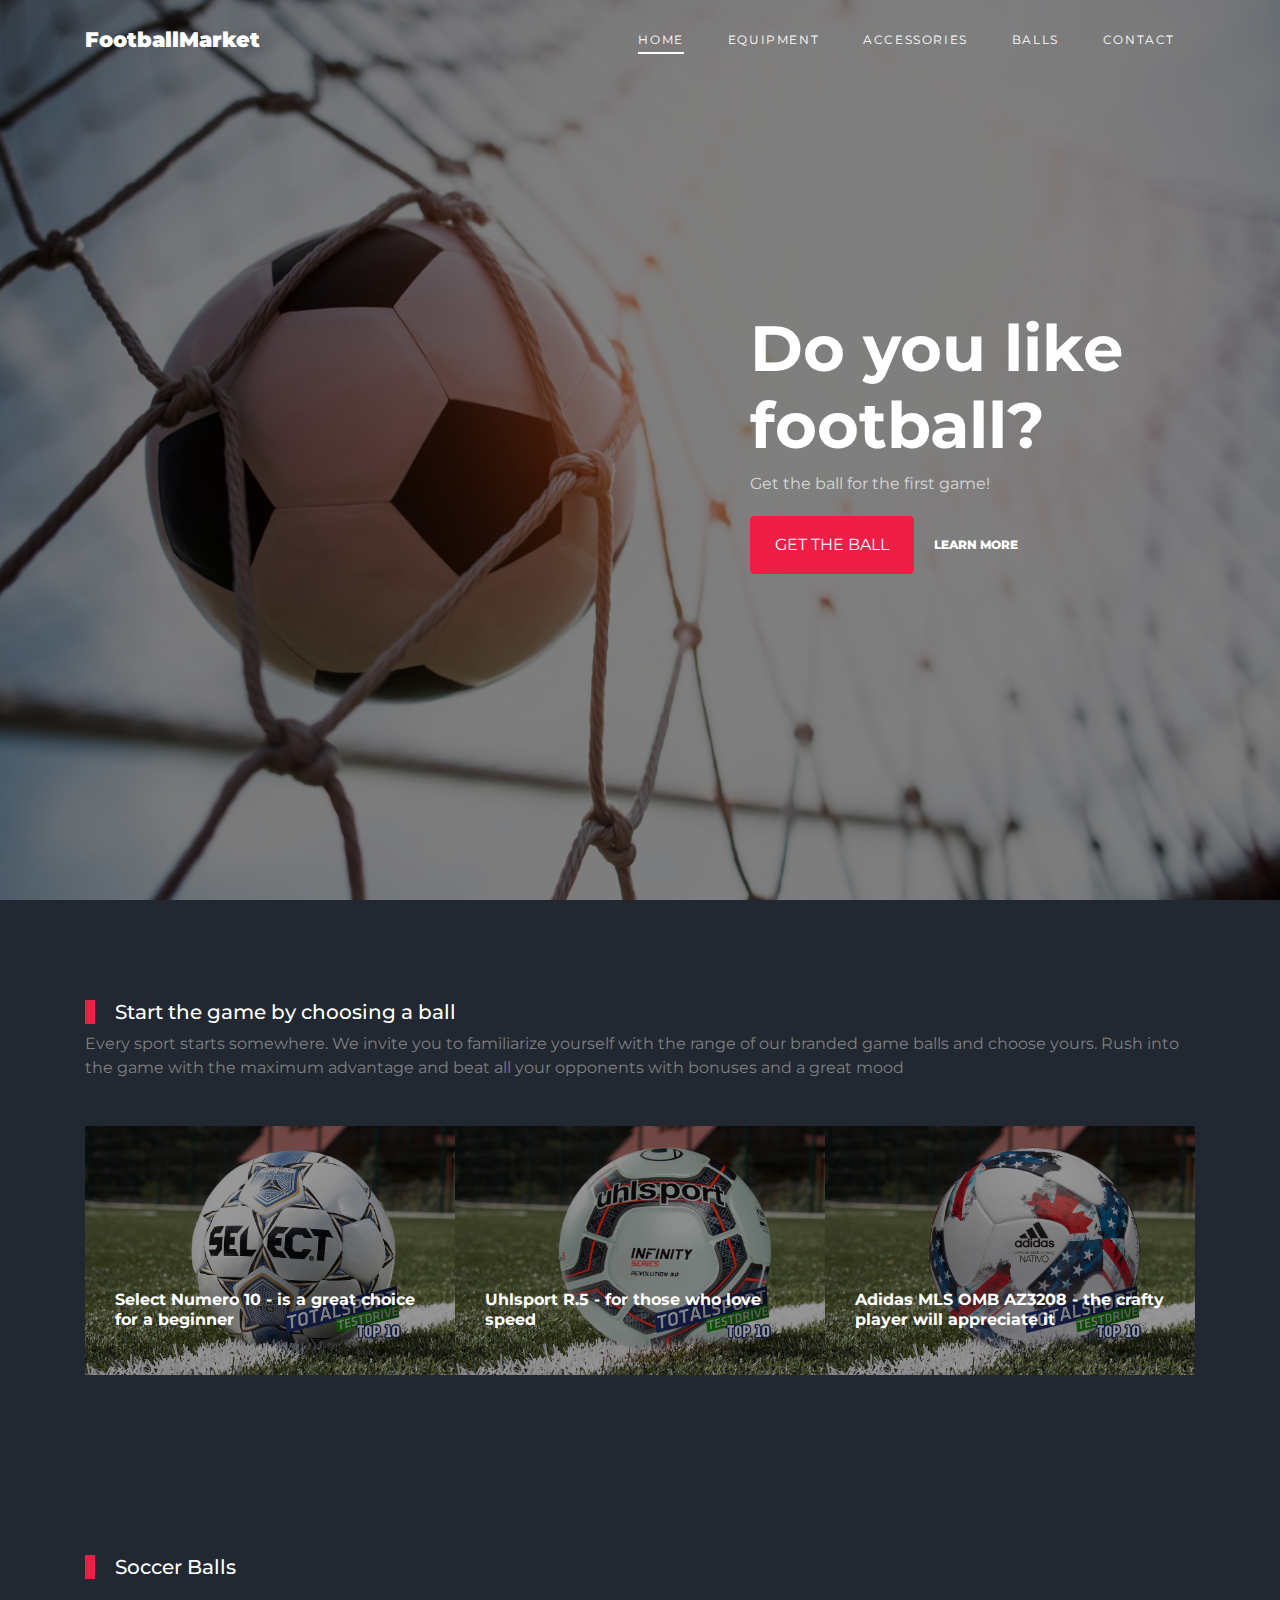
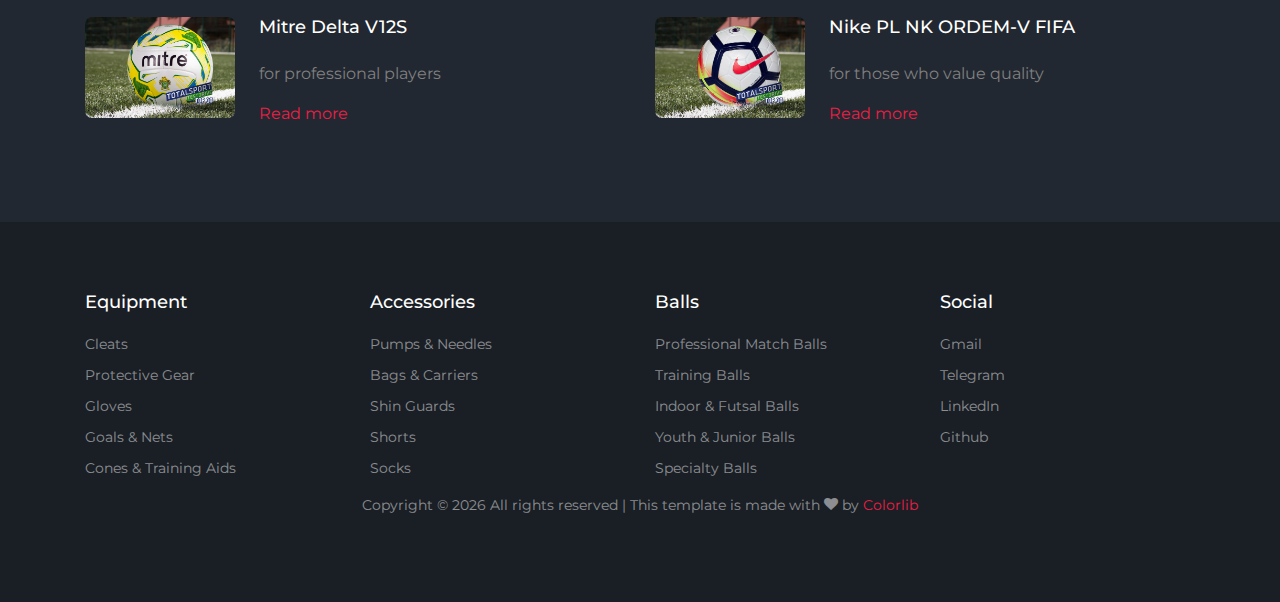
==== index.html @ 82649ed8 "Initial commit" ====
<!DOCTYPE html>
<html lang="en">

  <head>
    <title>FootballMarket</title>
    <meta charset="utf-8">
    <meta name="viewport" content="width=device-width, initial-scale=1, shrink-to-fit=no">
    <link href="https://fonts.googleapis.com/css2?family=Montserrat:wght@400;700&display=swap" rel="stylesheet">
    <link rel="stylesheet" href="fonts/icomoon/style.css">
    <link rel="stylesheet" href="css/style.css">
    <link rel="icon" type="image/png" href="./images/favicon.png">
  </head>

  <body>

    <div class="site-wrap">

      <div class="site-mobile-menu site-navbar-target">
        <div class="site-mobile-menu-header">
          <div class="site-mobile-menu-close">
            <span class="icon-close2 js-menu-toggle"></span>
          </div>
        </div>
        <div class="site-mobile-menu-body"></div>
      </div>


      <header class="site-navbar py-4" role="banner">

        <div class="container">
          <div class="d-flex align-items-center">
            <div class="site-logo">
              <a href="index.html">
                FootballMarket
              </a>
            </div>
            <div class="ml-auto">
              <nav class="site-navigation position-relative text-right" role="navigation">
                <ul class="site-menu main-menu js-clone-nav mr-auto d-none d-lg-block">
                  <li class="active"><a href="index.html" class="nav-link">Home</a></li>
                  <li><a href="equipment.html" class="nav-link">Equipment</a></li>
                  <li><a href="accessories.html" class="nav-link">Accessories</a></li>
                  <li><a href="balls.html" class="nav-link">Balls</a></li>
                  <li><a href="contact.html" class="nav-link">Contact</a></li>
                </ul>
              </nav>

              <a href="#"
                class="d-inline-block d-lg-none site-menu-toggle js-menu-toggle text-black float-right text-white"><span
                  class="icon-menu h3 text-white"></span></a>
            </div>
          </div>
        </div>

      </header>

      <div class="hero overlay" style="background-image: url('images/bg_3.jpg');">
        <div class="container">
          <div class="row align-items-center">
            <div class="col-lg-5 ml-auto">
              <h1 class="text-white">Do you like football?</h1>
              <p>Get the ball for the first game!</p>
              <div id="date-countdown"></div>
              <p>
                <a href="contact.html" class="btn btn-primary py-3 px-4 mr-3">Get the ball</a>
                <a href="balls.html" class="more light">Learn More</a>
              </p>
            </div>
          </div>
        </div>
      </div>

      <div class="latest-news">
        <div class="container">
          <div class="row">
            <div class="col-12 title-section">
              <h2 class="heading">Start the game by choosing a ball</h2>
              <p>Every sport starts somewhere. We invite you to familiarize yourself with the range of our branded game
                balls and choose yours. Rush into the game with the maximum advantage and beat all your opponents with
                bonuses and a great mood</p>
            </div>
          </div>
          <div class="row no-gutters">
            <div class="col-md-4">
              <a href="/balls.html">
                <div class="post-entry">
                  <img src="images/balls/1.jpg" alt="Image" class="img-fluid">
                  <div class="caption">
                    <div class="caption-inner">
                      <h3 class="mb-3">Select Numero 10 - is a great choice for a beginner</h3>
                    </div>
                  </div>
                </div>
              </a>
            </div>
            <div class="col-md-4">
              <a href="/balls.html">
                <div class="post-entry">
                  <img src="images/balls/9.jpg" alt="Image" class="img-fluid">
                  <div class="caption">
                    <div class="caption-inner">
                      <h3 class="mb-3">Uhlsport R.5 - for those who love speed</h3>
                    </div>
                  </div>
                </div>
              </a>
            </div>
            <div class="col-md-4">
              <a href="/balls.html">
                <div class="post-entry">
                  <img src="images/balls/3.jpg" alt="Image" class="img-fluid">
                  <div class="caption">
                    <div class="caption-inner">
                      <h3 class="mb-3">Adidas MLS OMB AZ3208 - the crafty player will appreciate it</h3>
                    </div>
                  </div>
                </div>
              </a>
            </div>
          </div>
        </div>
      </div>

      <div class="container site-section">
        <div class="row">
          <div class="col-6 title-section">
            <h2 class="heading">Soccer Balls</h2>
          </div>
        </div>
        <div class="row">
          <div class="col-lg-6">
            <div class="custom-media d-flex">
              <div class="img mr-4">
                <a href="/balls.html">
                  <img src="images/balls/7.jpg" alt="Image" class="img-fluid">
                </a>
              </div>
              <div class="text">
                <h3 class="mb-4"><a href="/balls.html">Mitre Delta V12S</a></h3>
                <p>for professional players
                </p>
                <p><a href="/balls.html">Read more</a></p>
              </div>
            </div>
          </div>
          <div class="col-lg-6">
            <div class="custom-media d-flex">
              <div class="img mr-4">
                <a href="/balls.html">
                  <img src="images/balls/5.jpg" alt="Image" class="img-fluid">
                </a>
              </div>
              <div class="text">
                <h3 class="mb-4"><a href="/balls.html">Nike PL NK ORDEM-V FIFA</a></h3>
                <p>for those who value quality
                </p>
                <p><a href="/balls.html">Read more</a></p>
              </div>
            </div>
          </div>
        </div>
      </div>

      <footer class="footer-section">
        <div class="container">
          <div class="row">
            <div class="col-lg-3">
              <div class="widget mb-3">
                <h3>Equipment</h3>
                <ul class="list-unstyled links">
                  <li><a href="equipment.html">Cleats</a></li>
                  <li><a href="equipment.html">Protective Gear</a></li>
                  <li><a href="equipment.html">Gloves</a></li>
                  <li><a href="equipment.html">Goals & Nets</a></li>
                  <li><a href="equipment.html">Cones & Training Aids</a></li>
                </ul>
              </div>
            </div>
            <div class="col-lg-3">
              <div class="widget mb-3">
                <h3>Accessories</h3>
                <ul class="list-unstyled links">
                  <li><a href="accessories.html">Pumps & Needles</a></li>
                  <li><a href="accessories.html">Bags & Carriers</a></li>
                  <li><a href="accessories.html">Shin Guards</a></li>
                  <li><a href="accessories.html">Shorts</a></li>
                  <li><a href="accessories.html">Socks</a></li>
                </ul>
              </div>
            </div>
            <div class="col-lg-3">
              <div class="widget mb-3">
                <h3>Balls</h3>
                <ul class="list-unstyled links">
                  <li><a href="balls.html">Professional Match Balls</a></li>
                  <li><a href="balls.html">Training Balls</a></li>
                  <li><a href="balls.html">Indoor & Futsal Balls</a></li>
                  <li><a href="balls.html">Youth & Junior Balls</a></li>
                  <li><a href="balls.html">Specialty Balls</a></li>
                </ul>
              </div>
            </div>

            <div class="col-lg-3">
              <div class="widget mb-3">
                <h3>Social</h3>
                <ul class="list-unstyled links">
                  <li><a href="mailto:dmytro.fefelov@gmail.com">Gmail</a></li>
                  <li><a href="https://t.me/reseneweb">Telegram</a></li>
                  <li><a href="https://www.linkedin.com/in/dmytro-fefelov">LinkedIn</a></li>
                  <li><a href="https://github.com/reseneweb">Github</a></li>
                </ul>
              </div>
            </div>
          </div>

          <div class="row text-center">
            <div class="col-md-12">
              <div class=" pt-5">
                <p>
                  Copyright &copy;
                  <script>
                    document.write(new Date().getFullYear());
                  </script> All rights reserved | This template is made with <i class="icon-heart"
                    aria-hidden="true"></i> by <a href="https://colorlib.com" target="_blank">Colorlib</a>
                </p>
              </div>
            </div>
          </div>
        </div>
      </footer>
    </div>
  </body>
</html>
---- fonts/icomoon/style.css ----
@font-face {
  font-family: 'icomoon';
  src:  url('fonts/icomoon.eot?10si43');
  src:  url('fonts/icomoon.eot?10si43#iefix') format('embedded-opentype'),
    url('fonts/icomoon.ttf?10si43') format('truetype'),
    url('fonts/icomoon.woff?10si43') format('woff'),
    url('fonts/icomoon.svg?10si43#icomoon') format('svg');
  font-weight: normal;
  font-style: normal;
}

[class^="icon-"], [class*=" icon-"] {
  /* use !important to prevent issues with browser extensions that change fonts */
  font-family: 'icomoon' !important;
  speak: none;
  font-style: normal;
  font-weight: normal;
  font-variant: normal;
  text-transform: none;
  line-height: 1;

  /* Better Font Rendering =========== */
  -webkit-font-smoothing: antialiased;
  -moz-osx-font-smoothing: grayscale;
}

.icon-asterisk:before {
  content: "\f069";
}
.icon-plus:before {
  content: "\f067";
}
.icon-question:before {
  content: "\f128";
}
.icon-minus:before {
  content: "\f068";
}
.icon-glass:before {
  content: "\f000";
}
.icon-music:before {
  content: "\f001";
}
.icon-search:before {
  content: "\f002";
}
.icon-envelope-o:before {
  content: "\f003";
}
.icon-heart:before {
  content: "\f004";
}
.icon-star:before {
  content: "\f005";
}
.icon-star-o:before {
  content: "\f006";
}
.icon-user:before {
  content: "\f007";
}
.icon-film:before {
  content: "\f008";
}
.icon-th-large:before {
  content: "\f009";
}
.icon-th:before {
  content: "\f00a";
}
.icon-th-list:before {
  content: "\f00b";
}
.icon-check:before {
  content: "\f00c";
}
.icon-close:before {
  content: "\f00d";
}
.icon-remove:before {
  content: "\f00d";
}
.icon-times:before {
  content: "\f00d";
}
.icon-search-plus:before {
  content: "\f00e";
}
.icon-search-minus:before {
  content: "\f010";
}
.icon-power-off:before {
  content: "\f011";
}
.icon-signal:before {
  content: "\f012";
}
.icon-cog:before {
  content: "\f013";
}
.icon-gear:before {
  content: "\f013";
}
.icon-trash-o:before {
  content: "\f014";
}
.icon-home:before {
  content: "\f015";
}
.icon-file-o:before {
  content: "\f016";
}
.icon-clock-o:before {
  content: "\f017";
}
.icon-road:before {
  content: "\f018";
}
.icon-download:before {
  content: "\f019";
}
.icon-arrow-circle-o-down:before {
  content: "\f01a";
}
.icon-arrow-circle-o-up:before {
  content: "\f01b";
}
.icon-inbox:before {
  content: "\f01c";
}
.icon-play-circle-o:before {
  content: "\f01d";
}
.icon-repeat:before {
  content: "\f01e";
}
.icon-rotate-right:before {
  content: "\f01e";
}
.icon-refresh:before {
  content: "\f021";
}
.icon-list-alt:before {
  content: "\f022";
}
.icon-lock:before {
  content: "\f023";
}
.icon-flag:before {
  content: "\f024";
}
.icon-headphones:before {
  content: "\f025";
}
.icon-volume-off:before {
  content: "\f026";
}
.icon-volume-down:before {
  content: "\f027";
}
.icon-volume-up:before {
  content: "\f028";
}
.icon-qrcode:before {
  content: "\f029";
}
.icon-barcode:before {
  content: "\f02a";
}
.icon-tag:before {
  content: "\f02b";
}
.icon-tags:before {
  content: "\f02c";
}
.icon-book:before {
  content: "\f02d";
}
.icon-bookmark:before {
  content: "\f02e";
}
.icon-print:before {
  content: "\f02f";
}
.icon-camera:before {
  content: "\f030";
}
.icon-font:before {
  content: "\f031";
}
.icon-bold:before {
  content: "\f032";
}
.icon-italic:before {
  content: "\f033";
}
.icon-text-height:before {
  content: "\f034";
}
.icon-text-width:before {
  content: "\f035";
}
.icon-align-left:before {
  content: "\f036";
}
.icon-align-center:before {
  content: "\f037";
}
.icon-align-right:before {
  content: "\f038";
}
.icon-align-justify:before {
  content: "\f039";
}
.icon-list:before {
  content: "\f03a";
}
.icon-dedent:before {
  content: "\f03b";
}
.icon-outdent:before {
  content: "\f03b";
}
.icon-indent:before {
  content: "\f03c";
}
.icon-video-camera:before {
  content: "\f03d";
}
.icon-image:before {
  content: "\f03e";
}
.icon-photo:before {
  content: "\f03e";
}
.icon-picture-o:before {
  content: "\f03e";
}
.icon-pencil:before {
  content: "\f040";
}
.icon-map-marker:before {
  content: "\f041";
}
.icon-adjust:before {
  content: "\f042";
}
.icon-tint:before {
  content: "\f043";
}
.icon-edit:before {
  content: "\f044";
}
.icon-pencil-square-o:before {
  content: "\f044";
}
.icon-share-square-o:before {
  content: "\f045";
}
.icon-check-square-o:before {
  content: "\f046";
}
.icon-arrows:before {
  content: "\f047";
}
.icon-step-backward:before {
  content: "\f048";
}
.icon-fast-backward:before {
  content: "\f049";
}
.icon-backward:before {
  content: "\f04a";
}
.icon-play:before {
  content: "\f04b";
}
.icon-pause:before {
  content: "\f04c";
}
.icon-stop:before {
  content: "\f04d";
}
.icon-forward:before {
  content: "\f04e";
}
.icon-fast-forward:before {
  content: "\f050";
}
.icon-step-forward:before {
  content: "\f051";
}
.icon-eject:before {
  content: "\f052";
}
.icon-chevron-left:before {
  content: "\f053";
}
.icon-chevron-right:before {
  content: "\f054";
}
.icon-plus-circle:before {
  content: "\f055";
}
.icon-minus-circle:before {
  content: "\f056";
}
.icon-times-circle:before {
  content: "\f057";
}
.icon-check-circle:before {
  content: "\f058";
}
.icon-question-circle:before {
  content: "\f059";
}
.icon-info-circle:before {
  content: "\f05a";
}
.icon-crosshairs:before {
  content: "\f05b";
}
.icon-times-circle-o:before {
  content: "\f05c";
}
.icon-check-circle-o:before {
  content: "\f05d";
}
.icon-ban:before {
  content: "\f05e";
}
.icon-arrow-left:before {
  content: "\f060";
}
.icon-arrow-right:before {
  content: "\f061";
}
.icon-arrow-up:before {
  content: "\f062";
}
.icon-arrow-down:before {
  content: "\f063";
}
.icon-mail-forward:before {
  content: "\f064";
}
.icon-share:before {
  content: "\f064";
}
.icon-expand:before {
  content: "\f065";
}
.icon-compress:before {
  content: "\f066";
}
.icon-exclamation-circle:before {
  content: "\f06a";
}
.icon-gift:before {
  content: "\f06b";
}
.icon-leaf:before {
  content: "\f06c";
}
.icon-fire:before {
  content: "\f06d";
}
.icon-eye:before {
  content: "\f06e";
}
.icon-eye-slash:before {
  content: "\f070";
}
.icon-exclamation-triangle:before {
  content: "\f071";
}
.icon-warning:before {
  content: "\f071";
}
.icon-plane:before {
  content: "\f072";
}
.icon-calendar:before {
  content: "\f073";
}
.icon-random:before {
  content: "\f074";
}
.icon-comment:before {
  content: "\f075";
}
.icon-magnet:before {
  content: "\f076";
}
.icon-chevron-up:before {
  content: "\f077";
}
.icon-chevron-down:before {
  content: "\f078";
}
.icon-retweet:before {
  content: "\f079";
}
.icon-shopping-cart:before {
  content: "\f07a";
}
.icon-folder:before {
  content: "\f07b";
}
.icon-folder-open:before {
  content: "\f07c";
}
.icon-arrows-v:before {
  content: "\f07d";
}
.icon-arrows-h:before {
  content: "\f07e";
}
.icon-bar-chart:before {
  content: "\f080";
}
.icon-bar-chart-o:before {
  content: "\f080";
}
.icon-twitter-square:before {
  content: "\f081";
}
.icon-facebook-square:before {
  content: "\f082";
}
.icon-camera-retro:before {
  content: "\f083";
}
.icon-key:before {
  content: "\f084";
}
.icon-cogs:before {
  content: "\f085";
}
.icon-gears:before {
  content: "\f085";
}
.icon-comments:before {
  content: "\f086";
}
.icon-thumbs-o-up:before {
  content: "\f087";
}
.icon-thumbs-o-down:before {
  content: "\f088";
}
.icon-star-half:before {
  content: "\f089";
}
.icon-heart-o:before {
  content: "\f08a";
}
.icon-sign-out:before {
  content: "\f08b";
}
.icon-linkedin-square:before {
  content: "\f08c";
}
.icon-thumb-tack:before {
  content: "\f08d";
}
.icon-external-link:before {
  content: "\f08e";
}
.icon-sign-in:before {
  content: "\f090";
}
.icon-trophy:before {
  content: "\f091";
}
.icon-github-square:before {
  content: "\f092";
}
.icon-upload:before {
  content: "\f093";
}
.icon-lemon-o:before {
  content: "\f094";
}
.icon-phone:before {
  content: "\f095";
}
.icon-square-o:before {
  content: "\f096";
}
.icon-bookmark-o:before {
  content: "\f097";
}
.icon-phone-square:before {
  content: "\f098";
}
.icon-twitter:before {
  content: "\f099";
}
.icon-facebook:before {
  content: "\f09a";
}
.icon-facebook-f:before {
  content: "\f09a";
}
.icon-github:before {
  content: "\f09b";
}
.icon-unlock:before {
  content: "\f09c";
}
.icon-credit-card:before {
  content: "\f09d";
}
.icon-feed:before {
  content: "\f09e";
}
.icon-rss:before {
  content: "\f09e";
}
.icon-hdd-o:before {
  content: "\f0a0";
}
.icon-bullhorn:before {
  content: "\f0a1";
}
.icon-bell-o:before {
  content: "\f0a2";
}
.icon-certificate:before {
  content: "\f0a3";
}
.icon-hand-o-right:before {
  content: "\f0a4";
}
.icon-hand-o-left:before {
  content: "\f0a5";
}
.icon-hand-o-up:before {
  content: "\f0a6";
}
.icon-hand-o-down:before {
  content: "\f0a7";
}
.icon-arrow-circle-left:before {
  content: "\f0a8";
}
.icon-arrow-circle-right:before {
  content: "\f0a9";
}
.icon-arrow-circle-up:before {
  content: "\f0aa";
}
.icon-arrow-circle-down:before {
  content: "\f0ab";
}
.icon-globe:before {
  content: "\f0ac";
}
.icon-wrench:before {
  content: "\f0ad";
}
.icon-tasks:before {
  content: "\f0ae";
}
.icon-filter:before {
  content: "\f0b0";
}
.icon-briefcase:before {
  content: "\f0b1";
}
.icon-arrows-alt:before {
  content: "\f0b2";
}
.icon-group:before {
  content: "\f0c0";
}
.icon-users:before {
  content: "\f0c0";
}
.icon-chain:before {
  content: "\f0c1";
}
.icon-link:before {
  content: "\f0c1";
}
.icon-cloud:before {
  content: "\f0c2";
}
.icon-flask:before {
  content: "\f0c3";
}
.icon-cut:before {
  content: "\f0c4";
}
.icon-scissors:before {
  content: "\f0c4";
}
.icon-copy:before {
  content: "\f0c5";
}
.icon-files-o:before {
  content: "\f0c5";
}
.icon-paperclip:before {
  content: "\f0c6";
}
.icon-floppy-o:before {
  content: "\f0c7";
}
.icon-save:before {
  content: "\f0c7";
}
.icon-square:before {
  content: "\f0c8";
}
.icon-bars:before {
  content: "\f0c9";
}
.icon-navicon:before {
  content: "\f0c9";
}
.icon-reorder:before {
  content: "\f0c9";
}
.icon-list-ul:before {
  content: "\f0ca";
}
.icon-list-ol:before {
  content: "\f0cb";
}
.icon-strikethrough:before {
  content: "\f0cc";
}
.icon-underline:before {
  content: "\f0cd";
}
.icon-table:before {
  content: "\f0ce";
}
.icon-magic:before {
  content: "\f0d0";
}
.icon-truck:before {
  content: "\f0d1";
}
.icon-pinterest:before {
  content: "\f0d2";
}
.icon-pinterest-square:before {
  content: "\f0d3";
}
.icon-google-plus-square:before {
  content: "\f0d4";
}
.icon-google-plus:before {
  content: "\f0d5";
}
.icon-money:before {
  content: "\f0d6";
}
.icon-caret-down:before {
  content: "\f0d7";
}
.icon-caret-up:before {
  content: "\f0d8";
}
.icon-caret-left:before {
  content: "\f0d9";
}
.icon-caret-right:before {
  content: "\f0da";
}
.icon-columns:before {
  content: "\f0db";
}
.icon-sort:before {
  content: "\f0dc";
}
.icon-unsorted:before {
  content: "\f0dc";
}
.icon-sort-desc:before {
  content: "\f0dd";
}
.icon-sort-down:before {
  content: "\f0dd";
}
.icon-sort-asc:before {
  content: "\f0de";
}
.icon-sort-up:before {
  content: "\f0de";
}
.icon-envelope:before {
  content: "\f0e0";
}
.icon-linkedin:before {
  content: "\f0e1";
}
.icon-rotate-left:before {
  content: "\f0e2";
}
.icon-undo:before {
  content: "\f0e2";
}
.icon-gavel:before {
  content: "\f0e3";
}
.icon-legal:before {
  content: "\f0e3";
}
.icon-dashboard:before {
  content: "\f0e4";
}
.icon-tachometer:before {
  content: "\f0e4";
}
.icon-comment-o:before {
  content: "\f0e5";
}
.icon-comments-o:before {
  content: "\f0e6";
}
.icon-bolt:before {
  content: "\f0e7";
}
.icon-flash:before {
  content: "\f0e7";
}
.icon-sitemap:before {
  content: "\f0e8";
}
.icon-umbrella:before {
  content: "\f0e9";
}
.icon-clipboard:before {
  content: "\f0ea";
}
.icon-paste:before {
  content: "\f0ea";
}
.icon-lightbulb-o:before {
  content: "\f0eb";
}
.icon-exchange:before {
  content: "\f0ec";
}
.icon-cloud-download:before {
  content: "\f0ed";
}
.icon-cloud-upload:before {
  content: "\f0ee";
}
.icon-user-md:before {
  content: "\f0f0";
}
.icon-stethoscope:before {
  content: "\f0f1";
}
.icon-suitcase:before {
  content: "\f0f2";
}
.icon-bell:before {
  content: "\f0f3";
}
.icon-coffee:before {
  content: "\f0f4";
}
.icon-cutlery:before {
  content: "\f0f5";
}
.icon-file-text-o:before {
  content: "\f0f6";
}
.icon-building-o:before {
  content: "\f0f7";
}
.icon-hospital-o:before {
  content: "\f0f8";
}
.icon-ambulance:before {
  content: "\f0f9";
}
.icon-medkit:before {
  content: "\f0fa";
}
.icon-fighter-jet:before {
  content: "\f0fb";
}
.icon-beer:before {
  content: "\f0fc";
}
.icon-h-square:before {
  content: "\f0fd";
}
.icon-plus-square:before {
  content: "\f0fe";
}
.icon-angle-double-left:before {
  content: "\f100";
}
.icon-angle-double-right:before {
  content: "\f101";
}
.icon-angle-double-up:before {
  content: "\f102";
}
.icon-angle-double-down:before {
  content: "\f103";
}
.icon-angle-left:before {
  content: "\f104";
}
.icon-angle-right:before {
  content: "\f105";
}
.icon-angle-up:before {
  content: "\f106";
}
.icon-angle-down:before {
  content: "\f107";
}
.icon-desktop:before {
  content: "\f108";
}
.icon-laptop:before {
  content: "\f109";
}
.icon-tablet:before {
  content: "\f10a";
}
.icon-mobile:before {
  content: "\f10b";
}
.icon-mobile-phone:before {
  content: "\f10b";
}
.icon-circle-o:before {
  content: "\f10c";
}
.icon-quote-left:before {
  content: "\f10d";
}
.icon-quote-right:before {
  content: "\f10e";
}
.icon-spinner:before {
  content: "\f110";
}
.icon-circle:before {
  content: "\f111";
}
.icon-mail-reply:before {
  content: "\f112";
}
.icon-reply:before {
  content: "\f112";
}
.icon-github-alt:before {
  content: "\f113";
}
.icon-folder-o:before {
  content: "\f114";
}
.icon-folder-open-o:before {
  content: "\f115";
}
.icon-smile-o:before {
  content: "\f118";
}
.icon-frown-o:before {
  content: "\f119";
}
.icon-meh-o:before {
  content: "\f11a";
}
.icon-gamepad:before {
  content: "\f11b";
}
.icon-keyboard-o:before {
  content: "\f11c";
}
.icon-flag-o:before {
  content: "\f11d";
}
.icon-flag-checkered:before {
  content: "\f11e";
}
.icon-terminal:before {
  content: "\f120";
}
.icon-code:before {
  content: "\f121";
}
.icon-mail-reply-all:before {
  content: "\f122";
}
.icon-reply-all:before {
  content: "\f122";
}
.icon-star-half-empty:before {
  content: "\f123";
}
.icon-star-half-full:before {
  content: "\f123";
}
.icon-star-half-o:before {
  content: "\f123";
}
.icon-location-arrow:before {
  content: "\f124";
}
.icon-crop:before {
  content: "\f125";
}
.icon-code-fork:before {
  content: "\f126";
}
.icon-chain-broken:before {
  content: "\f127";
}
.icon-unlink:before {
  content: "\f127";
}
.icon-info:before {
  content: "\f129";
}
.icon-exclamation:before {
  content: "\f12a";
}
.icon-superscript:before {
  content: "\f12b";
}
.icon-subscript:before {
  content: "\f12c";
}
.icon-eraser:before {
  content: "\f12d";
}
.icon-puzzle-piece:before {
  content: "\f12e";
}
.icon-microphone:before {
  content: "\f130";
}
.icon-microphone-slash:before {
  content: "\f131";
}
.icon-shield:before {
  content: "\f132";
}
.icon-calendar-o:before {
  content: "\f133";
}
.icon-fire-extinguisher:before {
  content: "\f134";
}
.icon-rocket:before {
  content: "\f135";
}
.icon-maxcdn:before {
  content: "\f136";
}
.icon-chevron-circle-left:before {
  content: "\f137";
}
.icon-chevron-circle-right:before {
  content: "\f138";
}
.icon-chevron-circle-up:before {
  content: "\f139";
}
.icon-chevron-circle-down:before {
  content: "\f13a";
}
.icon-html5:before {
  content: "\f13b";
}
.icon-css3:before {
  content: "\f13c";
}
.icon-anchor:before {
  content: "\f13d";
}
.icon-unlock-alt:before {
  content: "\f13e";
}
.icon-bullseye:before {
  content: "\f140";
}
.icon-ellipsis-h:before {
  content: "\f141";
}
.icon-ellipsis-v:before {
  content: "\f142";
}
.icon-rss-square:before {
  content: "\f143";
}
.icon-play-circle:before {
  content: "\f144";
}
.icon-ticket:before {
  content: "\f145";
}
.icon-minus-square:before {
  content: "\f146";
}
.icon-minus-square-o:before {
  content: "\f147";
}
.icon-level-up:before {
  content: "\f148";
}
.icon-level-down:before {
  content: "\f149";
}
.icon-check-square:before {
  content: "\f14a";
}
.icon-pencil-square:before {
  content: "\f14b";
}
.icon-external-link-square:before {
  content: "\f14c";
}
.icon-share-square:before {
  content: "\f14d";
}
.icon-compass:before {
  content: "\f14e";
}
.icon-caret-square-o-down:before {
  content: "\f150";
}
.icon-toggle-down:before {
  content: "\f150";
}
.icon-caret-square-o-up:before {
  content: "\f151";
}
.icon-toggle-up:before {
  content: "\f151";
}
.icon-caret-square-o-right:before {
  content: "\f152";
}
.icon-toggle-right:before {
  content: "\f152";
}
.icon-eur:before {
  content: "\f153";
}
.icon-euro:before {
  content: "\f153";
}
.icon-gbp:before {
  content: "\f154";
}
.icon-dollar:before {
  content: "\f155";
}
.icon-usd:before {
  content: "\f155";
}
.icon-inr:before {
  content: "\f156";
}
.icon-rupee:before {
  content: "\f156";
}
.icon-cny:before {
  content: "\f157";
}
.icon-jpy:before {
  content: "\f157";
}
.icon-rmb:before {
  content: "\f157";
}
.icon-yen:before {
  content: "\f157";
}
.icon-rouble:before {
  content: "\f158";
}
.icon-rub:before {
  content: "\f158";
}
.icon-ruble:before {
  content: "\f158";
}
.icon-krw:before {
  content: "\f159";
}
.icon-won:before {
  content: "\f159";
}
.icon-bitcoin:before {
  content: "\f15a";
}
.icon-btc:before {
  content: "\f15a";
}
.icon-file:before {
  content: "\f15b";
}
.icon-file-text:before {
  content: "\f15c";
}
.icon-sort-alpha-asc:before {
  content: "\f15d";
}
.icon-sort-alpha-desc:before {
  content: "\f15e";
}
.icon-sort-amount-asc:before {
  content: "\f160";
}
.icon-sort-amount-desc:before {
  content: "\f161";
}
.icon-sort-numeric-asc:before {
  content: "\f162";
}
.icon-sort-numeric-desc:before {
  content: "\f163";
}
.icon-thumbs-up:before {
  content: "\f164";
}
.icon-thumbs-down:before {
  content: "\f165";
}
.icon-youtube-square:before {
  content: "\f166";
}
.icon-youtube:before {
  content: "\f167";
}
.icon-xing:before {
  content: "\f168";
}
.icon-xing-square:before {
  content: "\f169";
}
.icon-youtube-play:before {
  content: "\f16a";
}
.icon-dropbox:before {
  content: "\f16b";
}
.icon-stack-overflow:before {
  content: "\f16c";
}
.icon-instagram:before {
  content: "\f16d";
}
.icon-flickr:before {
  content: "\f16e";
}
.icon-adn:before {
  content: "\f170";
}
.icon-bitbucket:before {
  content: "\f171";
}
.icon-bitbucket-square:before {
  content: "\f172";
}
.icon-tumblr:before {
  content: "\f173";
}
.icon-tumblr-square:before {
  content: "\f174";
}
.icon-long-arrow-down:before {
  content: "\f175";
}
.icon-long-arrow-up:before {
  content: "\f176";
}
.icon-long-arrow-left:before {
  content: "\f177";
}
.icon-long-arrow-right:before {
  content: "\f178";
}
.icon-apple:before {
  content: "\f179";
}
.icon-windows:before {
  content: "\f17a";
}
.icon-android:before {
  content: "\f17b";
}
.icon-linux:before {
  content: "\f17c";
}
.icon-dribbble:before {
  content: "\f17d";
}
.icon-skype:before {
  content: "\f17e";
}
.icon-foursquare:before {
  content: "\f180";
}
.icon-trello:before {
  content: "\f181";
}
.icon-female:before {
  content: "\f182";
}
.icon-male:before {
  content: "\f183";
}
.icon-gittip:before {
  content: "\f184";
}
.icon-gratipay:before {
  content: "\f184";
}
.icon-sun-o:before {
  content: "\f185";
}
.icon-moon-o:before {
  content: "\f186";
}
.icon-archive:before {
  content: "\f187";
}
.icon-bug:before {
  content: "\f188";
}
.icon-vk:before {
  content: "\f189";
}
.icon-weibo:before {
  content: "\f18a";
}
.icon-renren:before {
  content: "\f18b";
}
.icon-pagelines:before {
  content: "\f18c";
}
.icon-stack-exchange:before {
  content: "\f18d";
}
.icon-arrow-circle-o-right:before {
  content: "\f18e";
}
.icon-arrow-circle-o-left:before {
  content: "\f190";
}
.icon-caret-square-o-left:before {
  content: "\f191";
}
.icon-toggle-left:before {
  content: "\f191";
}
.icon-dot-circle-o:before {
  content: "\f192";
}
.icon-wheelchair:before {
  content: "\f193";
}
.icon-vimeo-square:before {
  content: "\f194";
}
.icon-try:before {
  content: "\f195";
}
.icon-turkish-lira:before {
  content: "\f195";
}
.icon-plus-square-o:before {
  content: "\f196";
}
.icon-space-shuttle:before {
  content: "\f197";
}
.icon-slack:before {
  content: "\f198";
}
.icon-envelope-square:before {
  content: "\f199";
}
.icon-wordpress:before {
  content: "\f19a";
}
.icon-openid:before {
  content: "\f19b";
}
.icon-bank:before {
  content: "\f19c";
}
.icon-institution:before {
  content: "\f19c";
}
.icon-university:before {
  content: "\f19c";
}
.icon-graduation-cap:before {
  content: "\f19d";
}
.icon-mortar-board:before {
  content: "\f19d";
}
.icon-yahoo:before {
  content: "\f19e";
}
.icon-google:before {
  content: "\f1a0";
}
.icon-reddit:before {
  content: "\f1a1";
}
.icon-reddit-square:before {
  content: "\f1a2";
}
.icon-stumbleupon-circle:before {
  content: "\f1a3";
}
.icon-stumbleupon:before {
  content: "\f1a4";
}
.icon-delicious:before {
  content: "\f1a5";
}
.icon-digg:before {
  content: "\f1a6";
}
.icon-pied-piper-pp:before {
  content: "\f1a7";
}
.icon-pied-piper-alt:before {
  content: "\f1a8";
}
.icon-drupal:before {
  content: "\f1a9";
}
.icon-joomla:before {
  content: "\f1aa";
}
.icon-language:before {
  content: "\f1ab";
}
.icon-fax:before {
  content: "\f1ac";
}
.icon-building:before {
  content: "\f1ad";
}
.icon-child:before {
  content: "\f1ae";
}
.icon-paw:before {
  content: "\f1b0";
}
.icon-spoon:before {
  content: "\f1b1";
}
.icon-cube:before {
  content: "\f1b2";
}
.icon-cubes:before {
  content: "\f1b3";
}
.icon-behance:before {
  content: "\f1b4";
}
.icon-behance-square:before {
  content: "\f1b5";
}
.icon-steam:before {
  content: "\f1b6";
}
.icon-steam-square:before {
  content: "\f1b7";
}
.icon-recycle:before {
  content: "\f1b8";
}
.icon-automobile:before {
  content: "\f1b9";
}
.icon-car:before {
  content: "\f1b9";
}
.icon-cab:before {
  content: "\f1ba";
}
.icon-taxi:before {
  content: "\f1ba";
}
.icon-tree:before {
  content: "\f1bb";
}
.icon-spotify:before {
  content: "\f1bc";
}
.icon-deviantart:before {
  content: "\f1bd";
}
.icon-soundcloud:before {
  content: "\f1be";
}
.icon-database:before {
  content: "\f1c0";
}
.icon-file-pdf-o:before {
  content: "\f1c1";
}
.icon-file-word-o:before {
  content: "\f1c2";
}
.icon-file-excel-o:before {
  content: "\f1c3";
}
.icon-file-powerpoint-o:before {
  content: "\f1c4";
}
.icon-file-image-o:before {
  content: "\f1c5";
}
.icon-file-photo-o:before {
  content: "\f1c5";
}
.icon-file-picture-o:before {
  content: "\f1c5";
}
.icon-file-archive-o:before {
  content: "\f1c6";
}
.icon-file-zip-o:before {
  content: "\f1c6";
}
.icon-file-audio-o:before {
  content: "\f1c7";
}
.icon-file-sound-o:before {
  content: "\f1c7";
}
.icon-file-movie-o:before {
  content: "\f1c8";
}
.icon-file-video-o:before {
  content: "\f1c8";
}
.icon-file-code-o:before {
  content: "\f1c9";
}
.icon-vine:before {
  content: "\f1ca";
}
.icon-codepen:before {
  content: "\f1cb";
}
.icon-jsfiddle:before {
  content: "\f1cc";
}
.icon-life-bouy:before {
  content: "\f1cd";
}
.icon-life-buoy:before {
  content: "\f1cd";
}
.icon-life-ring:before {
  content: "\f1cd";
}
.icon-life-saver:before {
  content: "\f1cd";
}
.icon-support:before {
  content: "\f1cd";
}
.icon-circle-o-notch:before {
  content: "\f1ce";
}
.icon-ra:before {
  content: "\f1d0";
}
.icon-rebel:before {
  content: "\f1d0";
}
.icon-resistance:before {
  content: "\f1d0";
}
.icon-empire:before {
  content: "\f1d1";
}
.icon-ge:before {
  content: "\f1d1";
}
.icon-git-square:before {
  content: "\f1d2";
}
.icon-git:before {
  content: "\f1d3";
}
.icon-hacker-news:before {
  content: "\f1d4";
}
.icon-y-combinator-square:before {
  content: "\f1d4";
}
.icon-yc-square:before {
  content: "\f1d4";
}
.icon-tencent-weibo:before {
  content: "\f1d5";
}
.icon-qq:before {
  content: "\f1d6";
}
.icon-wechat:before {
  content: "\f1d7";
}
.icon-weixin:before {
  content: "\f1d7";
}
.icon-paper-plane:before {
  content: "\f1d8";
}
.icon-send:before {
  content: "\f1d8";
}
.icon-paper-plane-o:before {
  content: "\f1d9";
}
.icon-send-o:before {
  content: "\f1d9";
}
.icon-history:before {
  content: "\f1da";
}
.icon-circle-thin:before {
  content: "\f1db";
}
.icon-header:before {
  content: "\f1dc";
}
.icon-paragraph:before {
  content: "\f1dd";
}
.icon-sliders:before {
  content: "\f1de";
}
.icon-share-alt:before {
  content: "\f1e0";
}
.icon-share-alt-square:before {
  content: "\f1e1";
}
.icon-bomb:before {
  content: "\f1e2";
}
.icon-futbol-o:before {
  content: "\f1e3";
}
.icon-soccer-ball-o:before {
  content: "\f1e3";
}
.icon-tty:before {
  content: "\f1e4";
}
.icon-binoculars:before {
  content: "\f1e5";
}
.icon-plug:before {
  content: "\f1e6";
}
.icon-slideshare:before {
  content: "\f1e7";
}
.icon-twitch:before {
  content: "\f1e8";
}
.icon-yelp:before {
  content: "\f1e9";
}
.icon-newspaper-o:before {
  content: "\f1ea";
}
.icon-wifi:before {
  content: "\f1eb";
}
.icon-calculator:before {
  content: "\f1ec";
}
.icon-paypal:before {
  content: "\f1ed";
}
.icon-google-wallet:before {
  content: "\f1ee";
}
.icon-cc-visa:before {
  content: "\f1f0";
}
.icon-cc-mastercard:before {
  content: "\f1f1";
}
.icon-cc-discover:before {
  content: "\f1f2";
}
.icon-cc-amex:before {
  content: "\f1f3";
}
.icon-cc-paypal:before {
  content: "\f1f4";
}
.icon-cc-stripe:before {
  content: "\f1f5";
}
.icon-bell-slash:before {
  content: "\f1f6";
}
.icon-bell-slash-o:before {
  content: "\f1f7";
}
.icon-trash:before {
  content: "\f1f8";
}
.icon-copyright:before {
  content: "\f1f9";
}
.icon-at:before {
  content: "\f1fa";
}
.icon-eyedropper:before {
  content: "\f1fb";
}
.icon-paint-brush:before {
  content: "\f1fc";
}
.icon-birthday-cake:before {
  content: "\f1fd";
}
.icon-area-chart:before {
  content: "\f1fe";
}
.icon-pie-chart:before {
  content: "\f200";
}
.icon-line-chart:before {
  content: "\f201";
}
.icon-lastfm:before {
  content: "\f202";
}
.icon-lastfm-square:before {
  content: "\f203";
}
.icon-toggle-off:before {
  content: "\f204";
}
.icon-toggle-on:before {
  content: "\f205";
}
.icon-bicycle:before {
  content: "\f206";
}
.icon-bus:before {
  content: "\f207";
}
.icon-ioxhost:before {
  content: "\f208";
}
.icon-angellist:before {
  content: "\f209";
}
.icon-cc:before {
  content: "\f20a";
}
.icon-ils:before {
  content: "\f20b";
}
.icon-shekel:before {
  content: "\f20b";
}
.icon-sheqel:before {
  content: "\f20b";
}
.icon-meanpath:before {
  content: "\f20c";
}
.icon-buysellads:before {
  content: "\f20d";
}
.icon-connectdevelop:before {
  content: "\f20e";
}
.icon-dashcube:before {
  content: "\f210";
}
.icon-forumbee:before {
  content: "\f211";
}
.icon-leanpub:before {
  content: "\f212";
}
.icon-sellsy:before {
  content: "\f213";
}
.icon-shirtsinbulk:before {
  content: "\f214";
}
.icon-simplybuilt:before {
  content: "\f215";
}
.icon-skyatlas:before {
  content: "\f216";
}
.icon-cart-plus:before {
  content: "\f217";
}
.icon-cart-arrow-down:before {
  content: "\f218";
}
.icon-diamond:before {
  content: "\f219";
}
.icon-ship:before {
  content: "\f21a";
}
.icon-user-secret:before {
  content: "\f21b";
}
.icon-motorcycle:before {
  content: "\f21c";
}
.icon-street-view:before {
  content: "\f21d";
}
.icon-heartbeat:before {
  content: "\f21e";
}
.icon-venus:before {
  content: "\f221";
}
.icon-mars:before {
  content: "\f222";
}
.icon-mercury:before {
  content: "\f223";
}
.icon-intersex:before {
  content: "\f224";
}
.icon-transgender:before {
  content: "\f224";
}
.icon-transgender-alt:before {
  content: "\f225";
}
.icon-venus-double:before {
  content: "\f226";
}
.icon-mars-double:before {
  content: "\f227";
}
.icon-venus-mars:before {
  content: "\f228";
}
.icon-mars-stroke:before {
  content: "\f229";
}
.icon-mars-stroke-v:before {
  content: "\f22a";
}
.icon-mars-stroke-h:before {
  content: "\f22b";
}
.icon-neuter:before {
  content: "\f22c";
}
.icon-genderless:before {
  content: "\f22d";
}
.icon-facebook-official:before {
  content: "\f230";
}
.icon-pinterest-p:before {
  content: "\f231";
}
.icon-whatsapp:before {
  content: "\f232";
}
.icon-server:before {
  content: "\f233";
}
.icon-user-plus:before {
  content: "\f234";
}
.icon-user-times:before {
  content: "\f235";
}
.icon-bed:before {
  content: "\f236";
}
.icon-hotel:before {
  content: "\f236";
}
.icon-viacoin:before {
  content: "\f237";
}
.icon-train:before {
  content: "\f238";
}
.icon-subway:before {
  content: "\f239";
}
.icon-medium:before {
  content: "\f23a";
}
.icon-y-combinator:before {
  content: "\f23b";
}
.icon-yc:before {
  content: "\f23b";
}
.icon-optin-monster:before {
  content: "\f23c";
}
.icon-opencart:before {
  content: "\f23d";
}
.icon-expeditedssl:before {
  content: "\f23e";
}
.icon-battery:before {
  content: "\f240";
}
.icon-battery-4:before {
  content: "\f240";
}
.icon-battery-full:before {
  content: "\f240";
}
.icon-battery-3:before {
  content: "\f241";
}
.icon-battery-three-quarters:before {
  content: "\f241";
}
.icon-battery-2:before {
  content: "\f242";
}
.icon-battery-half:before {
  content: "\f242";
}
.icon-battery-1:before {
  content: "\f243";
}
.icon-battery-quarter:before {
  content: "\f243";
}
.icon-battery-0:before {
  content: "\f244";
}
.icon-battery-empty:before {
  content: "\f244";
}
.icon-mouse-pointer:before {
  content: "\f245";
}
.icon-i-cursor:before {
  content: "\f246";
}
.icon-object-group:before {
  content: "\f247";
}
.icon-object-ungroup:before {
  content: "\f248";
}
.icon-sticky-note:before {
  content: "\f249";
}
.icon-sticky-note-o:before {
  content: "\f24a";
}
.icon-cc-jcb:before {
  content: "\f24b";
}
.icon-cc-diners-club:before {
  content: "\f24c";
}
.icon-clone:before {
  content: "\f24d";
}
.icon-balance-scale:before {
  content: "\f24e";
}
.icon-hourglass-o:before {
  content: "\f250";
}
.icon-hourglass-1:before {
  content: "\f251";
}
.icon-hourglass-start:before {
  content: "\f251";
}
.icon-hourglass-2:before {
  content: "\f252";
}
.icon-hourglass-half:before {
  content: "\f252";
}
.icon-hourglass-3:before {
  content: "\f253";
}
.icon-hourglass-end:before {
  content: "\f253";
}
.icon-hourglass:before {
  content: "\f254";
}
.icon-hand-grab-o:before {
  content: "\f255";
}
.icon-hand-rock-o:before {
  content: "\f255";
}
.icon-hand-paper-o:before {
  content: "\f256";
}
.icon-hand-stop-o:before {
  content: "\f256";
}
.icon-hand-scissors-o:before {
  content: "\f257";
}
.icon-hand-lizard-o:before {
  content: "\f258";
}
.icon-hand-spock-o:before {
  content: "\f259";
}
.icon-hand-pointer-o:before {
  content: "\f25a";
}
.icon-hand-peace-o:before {
  content: "\f25b";
}
.icon-trademark:before {
  content: "\f25c";
}
.icon-registered:before {
  content: "\f25d";
}
.icon-creative-commons:before {
  content: "\f25e";
}
.icon-gg:before {
  content: "\f260";
}
.icon-gg-circle:before {
  content: "\f261";
}
.icon-tripadvisor:before {
  content: "\f262";
}
.icon-odnoklassniki:before {
  content: "\f263";
}
.icon-odnoklassniki-square:before {
  content: "\f264";
}
.icon-get-pocket:before {
  content: "\f265";
}
.icon-wikipedia-w:before {
  content: "\f266";
}
.icon-safari:before {
  content: "\f267";
}
.icon-chrome:before {
  content: "\f268";
}
.icon-firefox:before {
  content: "\f269";
}
.icon-opera:before {
  content: "\f26a";
}
.icon-internet-explorer:before {
  content: "\f26b";
}
.icon-television:before {
  content: "\f26c";
}
.icon-tv:before {
  content: "\f26c";
}
.icon-contao:before {
  content: "\f26d";
}
.icon-500px:before {
  content: "\f26e";
}
.icon-amazon:before {
  content: "\f270";
}
.icon-calendar-plus-o:before {
  content: "\f271";
}
.icon-calendar-minus-o:before {
  content: "\f272";
}
.icon-calendar-times-o:before {
  content: "\f273";
}
.icon-calendar-check-o:before {
  content: "\f274";
}
.icon-industry:before {
  content: "\f275";
}
.icon-map-pin:before {
  content: "\f276";
}
.icon-map-signs:before {
  content: "\f277";
}
.icon-map-o:before {
  content: "\f278";
}
.icon-map:before {
  content: "\f279";
}
.icon-commenting:before {
  content: "\f27a";
}
.icon-commenting-o:before {
  content: "\f27b";
}
.icon-houzz:before {
  content: "\f27c";
}
.icon-vimeo:before {
  content: "\f27d";
}
.icon-black-tie:before {
  content: "\f27e";
}
.icon-fonticons:before {
  content: "\f280";
}
.icon-reddit-alien:before {
  content: "\f281";
}
.icon-edge:before {
  content: "\f282";
}
.icon-credit-card-alt:before {
  content: "\f283";
}
.icon-codiepie:before {
  content: "\f284";
}
.icon-modx:before {
  content: "\f285";
}
.icon-fort-awesome:before {
  content: "\f286";
}
.icon-usb:before {
  content: "\f287";
}
.icon-product-hunt:before {
  content: "\f288";
}
.icon-mixcloud:before {
  content: "\f289";
}
.icon-scribd:before {
  content: "\f28a";
}
.icon-pause-circle:before {
  content: "\f28b";
}
.icon-pause-circle-o:before {
  content: "\f28c";
}
.icon-stop-circle:before {
  content: "\f28d";
}
.icon-stop-circle-o:before {
  content: "\f28e";
}
.icon-shopping-bag:before {
  content: "\f290";
}
.icon-shopping-basket:before {
  content: "\f291";
}
.icon-hashtag:before {
  content: "\f292";
}
.icon-bluetooth:before {
  content: "\f293";
}
.icon-bluetooth-b:before {
  content: "\f294";
}
.icon-percent:before {
  content: "\f295";
}
.icon-gitlab:before {
  content: "\f296";
}
.icon-wpbeginner:before {
  content: "\f297";
}
.icon-wpforms:before {
  content: "\f298";
}
.icon-envira:before {
  content: "\f299";
}
.icon-universal-access:before {
  content: "\f29a";
}
.icon-wheelchair-alt:before {
  content: "\f29b";
}
.icon-question-circle-o:before {
  content: "\f29c";
}
.icon-blind:before {
  content: "\f29d";
}
.icon-audio-description:before {
  content: "\f29e";
}
.icon-volume-control-phone:before {
  content: "\f2a0";
}
.icon-braille:before {
  content: "\f2a1";
}
.icon-assistive-listening-systems:before {
  content: "\f2a2";
}
.icon-american-sign-language-interpreting:before {
  content: "\f2a3";
}
.icon-asl-interpreting:before {
  content: "\f2a3";
}
.icon-deaf:before {
  content: "\f2a4";
}
.icon-deafness:before {
  content: "\f2a4";
}
.icon-hard-of-hearing:before {
  content: "\f2a4";
}
.icon-glide:before {
  content: "\f2a5";
}
.icon-glide-g:before {
  content: "\f2a6";
}
.icon-sign-language:before {
  content: "\f2a7";
}
.icon-signing:before {
  content: "\f2a7";
}
.icon-low-vision:before {
  content: "\f2a8";
}
.icon-viadeo:before {
  content: "\f2a9";
}
.icon-viadeo-square:before {
  content: "\f2aa";
}
.icon-snapchat:before {
  content: "\f2ab";
}
.icon-snapchat-ghost:before {
  content: "\f2ac";
}
.icon-snapchat-square:before {
  content: "\f2ad";
}
.icon-pied-piper:before {
  content: "\f2ae";
}
.icon-first-order:before {
  content: "\f2b0";
}
.icon-yoast:before {
  content: "\f2b1";
}
.icon-themeisle:before {
  content: "\f2b2";
}
.icon-google-plus-circle:before {
  content: "\f2b3";
}
.icon-google-plus-official:before {
  content: "\f2b3";
}
.icon-fa:before {
  content: "\f2b4";
}
.icon-font-awesome:before {
  content: "\f2b4";
}
.icon-handshake-o:before {
  content: "\f2b5";
}
.icon-envelope-open:before {
  content: "\f2b6";
}
.icon-envelope-open-o:before {
  content: "\f2b7";
}
.icon-linode:before {
  content: "\f2b8";
}
.icon-address-book:before {
  content: "\f2b9";
}
.icon-address-book-o:before {
  content: "\f2ba";
}
.icon-address-card:before {
  content: "\f2bb";
}
.icon-vcard:before {
  content: "\f2bb";
}
.icon-address-card-o:before {
  content: "\f2bc";
}
.icon-vcard-o:before {
  content: "\f2bc";
}
.icon-user-circle:before {
  content: "\f2bd";
}
.icon-user-circle-o:before {
  content: "\f2be";
}
.icon-user-o:before {
  content: "\f2c0";
}
.icon-id-badge:before {
  content: "\f2c1";
}
.icon-drivers-license:before {
  content: "\f2c2";
}
.icon-id-card:before {
  content: "\f2c2";
}
.icon-drivers-license-o:before {
  content: "\f2c3";
}
.icon-id-card-o:before {
  content: "\f2c3";
}
.icon-quora:before {
  content: "\f2c4";
}
.icon-free-code-camp:before {
  content: "\f2c5";
}
.icon-telegram:before {
  content: "\f2c6";
}
.icon-thermometer:before {
  content: "\f2c7";
}
.icon-thermometer-4:before {
  content: "\f2c7";
}
.icon-thermometer-full:before {
  content: "\f2c7";
}
.icon-thermometer-3:before {
  content: "\f2c8";
}
.icon-thermometer-three-quarters:before {
  content: "\f2c8";
}
.icon-thermometer-2:before {
  content: "\f2c9";
}
.icon-thermometer-half:before {
  content: "\f2c9";
}
.icon-thermometer-1:before {
  content: "\f2ca";
}
.icon-thermometer-quarter:before {
  content: "\f2ca";
}
.icon-thermometer-0:before {
  content: "\f2cb";
}
.icon-thermometer-empty:before {
  content: "\f2cb";
}
.icon-shower:before {
  content: "\f2cc";
}
.icon-bath:before {
  content: "\f2cd";
}
.icon-bathtub:before {
  content: "\f2cd";
}
.icon-s15:before {
  content: "\f2cd";
}
.icon-podcast:before {
  content: "\f2ce";
}
.icon-window-maximize:before {
  content: "\f2d0";
}
.icon-window-minimize:before {
  content: "\f2d1";
}
.icon-window-restore:before {
  content: "\f2d2";
}
.icon-times-rectangle:before {
  content: "\f2d3";
}
.icon-window-close:before {
  content: "\f2d3";
}
.icon-times-rectangle-o:before {
  content: "\f2d4";
}
.icon-window-close-o:before {
  content: "\f2d4";
}
.icon-bandcamp:before {
  content: "\f2d5";
}
.icon-grav:before {
  content: "\f2d6";
}
.icon-etsy:before {
  content: "\f2d7";
}
.icon-imdb:before {
  content: "\f2d8";
}
.icon-ravelry:before {
  content: "\f2d9";
}
.icon-eercast:before {
  content: "\f2da";
}
.icon-microchip:before {
  content: "\f2db";
}
.icon-snowflake-o:before {
  content: "\f2dc";
}
.icon-superpowers:before {
  content: "\f2dd";
}
.icon-wpexplorer:before {
  content: "\f2de";
}
.icon-meetup:before {
  content: "\f2e0";
}
.icon-3d_rotation:before {
  content: "\e84d";
}
.icon-ac_unit:before {
  content: "\eb3b";
}
.icon-alarm:before {
  content: "\e855";
}
.icon-access_alarms:before {
  content: "\e191";
}
.icon-schedule:before {
  content: "\e8b5";
}
.icon-accessibility:before {
  content: "\e84e";
}
.icon-accessible:before {
  content: "\e914";
}
.icon-account_balance:before {
  content: "\e84f";
}
.icon-account_balance_wallet:before {
  content: "\e850";
}
.icon-account_box:before {
  content: "\e851";
}
.icon-account_circle:before {
  content: "\e853";
}
.icon-adb:before {
  content: "\e60e";
}
.icon-add:before {
  content: "\e145";
}
.icon-add_a_photo:before {
  content: "\e439";
}
.icon-alarm_add:before {
  content: "\e856";
}
.icon-add_alert:before {
  content: "\e003";
}
.icon-add_box:before {
  content: "\e146";
}
.icon-add_circle:before {
  content: "\e147";
}
.icon-control_point:before {
  content: "\e3ba";
}
.icon-add_location:before {
  content: "\e567";
}
.icon-add_shopping_cart:before {
  content: "\e854";
}
.icon-queue:before {
  content: "\e03c";
}
.icon-add_to_queue:before {
  content: "\e05c";
}
.icon-adjust2:before {
  content: "\e39e";
}
.icon-airline_seat_flat:before {
  content: "\e630";
}
.icon-airline_seat_flat_angled:before {
  content: "\e631";
}
.icon-airline_seat_individual_suite:before {
  content: "\e632";
}
.icon-airline_seat_legroom_extra:before {
  content: "\e633";
}
.icon-airline_seat_legroom_normal:before {
  content: "\e634";
}
.icon-airline_seat_legroom_reduced:before {
  content: "\e635";
}
.icon-airline_seat_recline_extra:before {
  content: "\e636";
}
.icon-airline_seat_recline_normal:before {
  content: "\e637";
}
.icon-flight:before {
  content: "\e539";
}
.icon-airplanemode_inactive:before {
  content: "\e194";
}
.icon-airplay:before {
  content: "\e055";
}
.icon-airport_shuttle:before {
  content: "\eb3c";
}
.icon-alarm_off:before {
  content: "\e857";
}
.icon-alarm_on:before {
  content: "\e858";
}
.icon-album:before {
  content: "\e019";
}
.icon-all_inclusive:before {
  content: "\eb3d";
}
.icon-all_out:before {
  content: "\e90b";
}
.icon-android2:before {
  content: "\e859";
}
.icon-announcement:before {
  content: "\e85a";
}
.icon-apps:before {
  content: "\e5c3";
}
.icon-archive2:before {
  content: "\e149";
}
.icon-arrow_back:before {
  content: "\e5c4";
}
.icon-arrow_downward:before {
  content: "\e5db";
}
.icon-arrow_drop_down:before {
  content: "\e5c5";
}
.icon-arrow_drop_down_circle:before {
  content: "\e5c6";
}
.icon-arrow_drop_up:before {
  content: "\e5c7";
}
.icon-arrow_forward:before {
  content: "\e5c8";
}
.icon-arrow_upward:before {
  content: "\e5d8";
}
.icon-art_track:before {
  content: "\e060";
}
.icon-aspect_ratio:before {
  content: "\e85b";
}
.icon-poll:before {
  content: "\e801";
}
.icon-assignment:before {
  content: "\e85d";
}
.icon-assignment_ind:before {
  content: "\e85e";
}
.icon-assignment_late:before {
  content: "\e85f";
}
.icon-assignment_return:before {
  content: "\e860";
}
.icon-assignment_returned:before {
  content: "\e861";
}
.icon-assignment_turned_in:before {
  content: "\e862";
}
.icon-assistant:before {
  content: "\e39f";
}
.icon-flag2:before {
  content: "\e153";
}
.icon-attach_file:before {
  content: "\e226";
}
.icon-attach_money:before {
  content: "\e227";
}
.icon-attachment:before {
  content: "\e2bc";
}
.icon-audiotrack:before {
  content: "\e3a1";
}
.icon-autorenew:before {
  content: "\e863";
}
.icon-av_timer:before {
  content: "\e01b";
}
.icon-backspace:before {
  content: "\e14a";
}
.icon-cloud_upload:before {
  content: "\e2c3";
}
.icon-battery_alert:before {
  content: "\e19c";
}
.icon-battery_charging_full:before {
  content: "\e1a3";
}
.icon-battery_std:before {
  content: "\e1a5";
}
.icon-battery_unknown:before {
  content: "\e1a6";
}
.icon-beach_access:before {
  content: "\eb3e";
}
.icon-beenhere:before {
  content: "\e52d";
}
.icon-block:before {
  content: "\e14b";
}
.icon-bluetooth2:before {
  content: "\e1a7";
}
.icon-bluetooth_searching:before {
  content: "\e1aa";
}
.icon-bluetooth_connected:before {
  content: "\e1a8";
}
.icon-bluetooth_disabled:before {
  content: "\e1a9";
}
.icon-blur_circular:before {
  content: "\e3a2";
}
.icon-blur_linear:before {
  content: "\e3a3";
}
.icon-blur_off:before {
  content: "\e3a4";
}
.icon-blur_on:before {
  content: "\e3a5";
}
.icon-class:before {
  content: "\e86e";
}
.icon-turned_in:before {
  content: "\e8e6";
}
.icon-turned_in_not:before {
  content: "\e8e7";
}
.icon-border_all:before {
  content: "\e228";
}
.icon-border_bottom:before {
  content: "\e229";
}
.icon-border_clear:before {
  content: "\e22a";
}
.icon-border_color:before {
  content: "\e22b";
}
.icon-border_horizontal:before {
  content: "\e22c";
}
.icon-border_inner:before {
  content: "\e22d";
}
.icon-border_left:before {
  content: "\e22e";
}
.icon-border_outer:before {
  content: "\e22f";
}
.icon-border_right:before {
  content: "\e230";
}
.icon-border_style:before {
  content: "\e231";
}
.icon-border_top:before {
  content: "\e232";
}
.icon-border_vertical:before {
  content: "\e233";
}
.icon-branding_watermark:before {
  content: "\e06b";
}
.icon-brightness_1:before {
  content: "\e3a6";
}
.icon-brightness_2:before {
  content: "\e3a7";
}
.icon-brightness_3:before {
  content: "\e3a8";
}
.icon-brightness_4:before {
  content: "\e3a9";
}
.icon-brightness_low:before {
  content: "\e1ad";
}
.icon-brightness_medium:before {
  content: "\e1ae";
}
.icon-brightness_high:before {
  content: "\e1ac";
}
.icon-brightness_auto:before {
  content: "\e1ab";
}
.icon-broken_image:before {
  content: "\e3ad";
}
.icon-brush:before {
  content: "\e3ae";
}
.icon-bubble_chart:before {
  content: "\e6dd";
}
.icon-bug_report:before {
  content: "\e868";
}
.icon-build:before {
  content: "\e869";
}
.icon-burst_mode:before {
  content: "\e43c";
}
.icon-domain:before {
  content: "\e7ee";
}
.icon-business_center:before {
  content: "\eb3f";
}
.icon-cached:before {
  content: "\e86a";
}
.icon-cake:before {
  content: "\e7e9";
}
.icon-phone2:before {
  content: "\e0cd";
}
.icon-call_end:before {
  content: "\e0b1";
}
.icon-call_made:before {
  content: "\e0b2";
}
.icon-merge_type:before {
  content: "\e252";
}
.icon-call_missed:before {
  content: "\e0b4";
}
.icon-call_missed_outgoing:before {
  content: "\e0e4";
}
.icon-call_received:before {
  content: "\e0b5";
}
.icon-call_split:before {
  content: "\e0b6";
}
.icon-call_to_action:before {
  content: "\e06c";
}
.icon-camera2:before {
  content: "\e3af";
}
.icon-photo_camera:before {
  content: "\e412";
}
.icon-camera_enhance:before {
  content: "\e8fc";
}
.icon-camera_front:before {
  content: "\e3b1";
}
.icon-camera_rear:before {
  content: "\e3b2";
}
.icon-camera_roll:before {
  content: "\e3b3";
}
.icon-cancel:before {
  content: "\e5c9";
}
.icon-redeem:before {
  content: "\e8b1";
}
.icon-card_membership:before {
  content: "\e8f7";
}
.icon-card_travel:before {
  content: "\e8f8";
}
.icon-casino:before {
  content: "\eb40";
}
.icon-cast:before {
  content: "\e307";
}
.icon-cast_connected:before {
  content: "\e308";
}
.icon-center_focus_strong:before {
  content: "\e3b4";
}
.icon-center_focus_weak:before {
  content: "\e3b5";
}
.icon-change_history:before {
  content: "\e86b";
}
.icon-chat:before {
  content: "\e0b7";
}
.icon-chat_bubble:before {
  content: "\e0ca";
}
.icon-chat_bubble_outline:before {
  content: "\e0cb";
}
.icon-check2:before {
  content: "\e5ca";
}
.icon-check_box:before {
  content: "\e834";
}
.icon-check_box_outline_blank:before {
  content: "\e835";
}
.icon-check_circle:before {
  content: "\e86c";
}
.icon-navigate_before:before {
  content: "\e408";
}
.icon-navigate_next:before {
  content: "\e409";
}
.icon-child_care:before {
  content: "\eb41";
}
.icon-child_friendly:before {
  content: "\eb42";
}
.icon-chrome_reader_mode:before {
  content: "\e86d";
}
.icon-close2:before {
  content: "\e5cd";
}
.icon-clear_all:before {
  content: "\e0b8";
}
.icon-closed_caption:before {
  content: "\e01c";
}
.icon-wb_cloudy:before {
  content: "\e42d";
}
.icon-cloud_circle:before {
  content: "\e2be";
}
.icon-cloud_done:before {
  content: "\e2bf";
}
.icon-cloud_download:before {
  content: "\e2c0";
}
.icon-cloud_off:before {
  content: "\e2c1";
}
.icon-cloud_queue:before {
  content: "\e2c2";
}
.icon-code2:before {
  content: "\e86f";
}
.icon-photo_library:before {
  content: "\e413";
}
.icon-collections_bookmark:before {
  content: "\e431";
}
.icon-palette:before {
  content: "\e40a";
}
.icon-colorize:before {
  content: "\e3b8";
}
.icon-comment2:before {
  content: "\e0b9";
}
.icon-compare:before {
  content: "\e3b9";
}
.icon-compare_arrows:before {
  content: "\e915";
}
.icon-laptop2:before {
  content: "\e31e";
}
.icon-confirmation_number:before {
  content: "\e638";
}
.icon-contact_mail:before {
  content: "\e0d0";
}
.icon-contact_phone:before {
  content: "\e0cf";
}
.icon-contacts:before {
  content: "\e0ba";
}
.icon-content_copy:before {
  content: "\e14d";
}
.icon-content_cut:before {
  content: "\e14e";
}
.icon-content_paste:before {
  content: "\e14f";
}
.icon-control_point_duplicate:before {
  content: "\e3bb";
}
.icon-copyright2:before {
  content: "\e90c";
}
.icon-mode_edit:before {
  content: "\e254";
}
.icon-create_new_folder:before {
  content: "\e2cc";
}
.icon-payment:before {
  content: "\e8a1";
}
.icon-crop2:before {
  content: "\e3be";
}
.icon-crop_16_9:before {
  content: "\e3bc";
}
.icon-crop_3_2:before {
  content: "\e3bd";
}
.icon-crop_landscape:before {
  content: "\e3c3";
}
.icon-crop_7_5:before {
  content: "\e3c0";
}
.icon-crop_din:before {
  content: "\e3c1";
}
.icon-crop_free:before {
  content: "\e3c2";
}
.icon-crop_original:before {
  content: "\e3c4";
}
.icon-crop_portrait:before {
  content: "\e3c5";
}
.icon-crop_rotate:before {
  content: "\e437";
}
.icon-crop_square:before {
  content: "\e3c6";
}
.icon-dashboard2:before {
  content: "\e871";
}
.icon-data_usage:before {
  content: "\e1af";
}
.icon-date_range:before {
  content: "\e916";
}
.icon-dehaze:before {
  content: "\e3c7";
}
.icon-delete:before {
  content: "\e872";
}
.icon-delete_forever:before {
  content: "\e92b";
}
.icon-delete_sweep:before {
  content: "\e16c";
}
.icon-description:before {
  content: "\e873";
}
.icon-desktop_mac:before {
  content: "\e30b";
}
.icon-desktop_windows:before {
  content: "\e30c";
}
.icon-details:before {
  content: "\e3c8";
}
.icon-developer_board:before {
  content: "\e30d";
}
.icon-developer_mode:before {
  content: "\e1b0";
}
.icon-device_hub:before {
  content: "\e335";
}
.icon-phonelink:before {
  content: "\e326";
}
.icon-devices_other:before {
  content: "\e337";
}
.icon-dialer_sip:before {
  content: "\e0bb";
}
.icon-dialpad:before {
  content: "\e0bc";
}
.icon-directions:before {
  content: "\e52e";
}
.icon-directions_bike:before {
  content: "\e52f";
}
.icon-directions_boat:before {
  content: "\e532";
}
.icon-directions_bus:before {
  content: "\e530";
}
.icon-directions_car:before {
  content: "\e531";
}
.icon-directions_railway:before {
  content: "\e534";
}
.icon-directions_run:before {
  content: "\e566";
}
.icon-directions_transit:before {
  content: "\e535";
}
.icon-directions_walk:before {
  content: "\e536";
}
.icon-disc_full:before {
  content: "\e610";
}
.icon-dns:before {
  content: "\e875";
}
.icon-not_interested:before {
  content: "\e033";
}
.icon-do_not_disturb_alt:before {
  content: "\e611";
}
.icon-do_not_disturb_off:before {
  content: "\e643";
}
.icon-remove_circle:before {
  content: "\e15c";
}
.icon-dock:before {
  content: "\e30e";
}
.icon-done:before {
  content: "\e876";
}
.icon-done_all:before {
  content: "\e877";
}
.icon-donut_large:before {
  content: "\e917";
}
.icon-donut_small:before {
  content: "\e918";
}
.icon-drafts:before {
  content: "\e151";
}
.icon-drag_handle:before {
  content: "\e25d";
}
.icon-time_to_leave:before {
  content: "\e62c";
}
.icon-dvr:before {
  content: "\e1b2";
}
.icon-edit_location:before {
  content: "\e568";
}
.icon-eject2:before {
  content: "\e8fb";
}
.icon-markunread:before {
  content: "\e159";
}
.icon-enhanced_encryption:before {
  content: "\e63f";
}
.icon-equalizer:before {
  content: "\e01d";
}
.icon-error:before {
  content: "\e000";
}
.icon-error_outline:before {
  content: "\e001";
}
.icon-euro_symbol:before {
  content: "\e926";
}
.icon-ev_station:before {
  content: "\e56d";
}
.icon-insert_invitation:before {
  content: "\e24f";
}
.icon-event_available:before {
  content: "\e614";
}
.icon-event_busy:before {
  content: "\e615";
}
.icon-event_note:before {
  content: "\e616";
}
.icon-event_seat:before {
  content: "\e903";
}
.icon-exit_to_app:before {
  content: "\e879";
}
.icon-expand_less:before {
  content: "\e5ce";
}
.icon-expand_more:before {
  content: "\e5cf";
}
.icon-explicit:before {
  content: "\e01e";
}
.icon-explore:before {
  content: "\e87a";
}
.icon-exposure:before {
  content: "\e3ca";
}
.icon-exposure_neg_1:before {
  content: "\e3cb";
}
.icon-exposure_neg_2:before {
  content: "\e3cc";
}
.icon-exposure_plus_1:before {
  content: "\e3cd";
}
.icon-exposure_plus_2:before {
  content: "\e3ce";
}
.icon-exposure_zero:before {
  content: "\e3cf";
}
.icon-extension:before {
  content: "\e87b";
}
.icon-face:before {
  content: "\e87c";
}
.icon-fast_forward:before {
  content: "\e01f";
}
.icon-fast_rewind:before {
  content: "\e020";
}
.icon-favorite:before {
  content: "\e87d";
}
.icon-favorite_border:before {
  content: "\e87e";
}
.icon-featured_play_list:before {
  content: "\e06d";
}
.icon-featured_video:before {
  content: "\e06e";
}
.icon-sms_failed:before {
  content: "\e626";
}
.icon-fiber_dvr:before {
  content: "\e05d";
}
.icon-fiber_manual_record:before {
  content: "\e061";
}
.icon-fiber_new:before {
  content: "\e05e";
}
.icon-fiber_pin:before {
  content: "\e06a";
}
.icon-fiber_smart_record:before {
  content: "\e062";
}
.icon-get_app:before {
  content: "\e884";
}
.icon-file_upload:before {
  content: "\e2c6";
}
.icon-filter2:before {
  content: "\e3d3";
}
.icon-filter_1:before {
  content: "\e3d0";
}
.icon-filter_2:before {
  content: "\e3d1";
}
.icon-filter_3:before {
  content: "\e3d2";
}
.icon-filter_4:before {
  content: "\e3d4";
}
.icon-filter_5:before {
  content: "\e3d5";
}
.icon-filter_6:before {
  content: "\e3d6";
}
.icon-filter_7:before {
  content: "\e3d7";
}
.icon-filter_8:before {
  content: "\e3d8";
}
.icon-filter_9:before {
  content: "\e3d9";
}
.icon-filter_9_plus:before {
  content: "\e3da";
}
.icon-filter_b_and_w:before {
  content: "\e3db";
}
.icon-filter_center_focus:before {
  content: "\e3dc";
}
.icon-filter_drama:before {
  content: "\e3dd";
}
.icon-filter_frames:before {
  content: "\e3de";
}
.icon-terrain:before {
  content: "\e564";
}
.icon-filter_list:before {
  content: "\e152";
}
.icon-filter_none:before {
  content: "\e3e0";
}
.icon-filter_tilt_shift:before {
  content: "\e3e2";
}
.icon-filter_vintage:before {
  content: "\e3e3";
}
.icon-find_in_page:before {
  content: "\e880";
}
.icon-find_replace:before {
  content: "\e881";
}
.icon-fingerprint:before {
  content: "\e90d";
}
.icon-first_page:before {
  content: "\e5dc";
}
.icon-fitness_center:before {
  content: "\eb43";
}
.icon-flare:before {
  content: "\e3e4";
}
.icon-flash_auto:before {
  content: "\e3e5";
}
.icon-flash_off:before {
  content: "\e3e6";
}
.icon-flash_on:before {
  content: "\e3e7";
}
.icon-flight_land:before {
  content: "\e904";
}
.icon-flight_takeoff:before {
  content: "\e905";
}
.icon-flip:before {
  content: "\e3e8";
}
.icon-flip_to_back:before {
  content: "\e882";
}
.icon-flip_to_front:before {
  content: "\e883";
}
.icon-folder2:before {
  content: "\e2c7";
}
.icon-folder_open:before {
  content: "\e2c8";
}
.icon-folder_shared:before {
  content: "\e2c9";
}
.icon-folder_special:before {
  content: "\e617";
}
.icon-font_download:before {
  content: "\e167";
}
.icon-format_align_center:before {
  content: "\e234";
}
.icon-format_align_justify:before {
  content: "\e235";
}
.icon-format_align_left:before {
  content: "\e236";
}
.icon-format_align_right:before {
  content: "\e237";
}
.icon-format_bold:before {
  content: "\e238";
}
.icon-format_clear:before {
  content: "\e239";
}
.icon-format_color_fill:before {
  content: "\e23a";
}
.icon-format_color_reset:before {
  content: "\e23b";
}
.icon-format_color_text:before {
  content: "\e23c";
}
.icon-format_indent_decrease:before {
  content: "\e23d";
}
.icon-format_indent_increase:before {
  content: "\e23e";
}
.icon-format_italic:before {
  content: "\e23f";
}
.icon-format_line_spacing:before {
  content: "\e240";
}
.icon-format_list_bulleted:before {
  content: "\e241";
}
.icon-format_list_numbered:before {
  content: "\e242";
}
.icon-format_paint:before {
  content: "\e243";
}
.icon-format_quote:before {
  content: "\e244";
}
.icon-format_shapes:before {
  content: "\e25e";
}
.icon-format_size:before {
  content: "\e245";
}
.icon-format_strikethrough:before {
  content: "\e246";
}
.icon-format_textdirection_l_to_r:before {
  content: "\e247";
}
.icon-format_textdirection_r_to_l:before {
  content: "\e248";
}
.icon-format_underlined:before {
  content: "\e249";
}
.icon-question_answer:before {
  content: "\e8af";
}
.icon-forward2:before {
  content: "\e154";
}
.icon-forward_10:before {
  content: "\e056";
}
.icon-forward_30:before {
  content: "\e057";
}
.icon-forward_5:before {
  content: "\e058";
}
.icon-free_breakfast:before {
  content: "\eb44";
}
.icon-fullscreen:before {
  content: "\e5d0";
}
.icon-fullscreen_exit:before {
  content: "\e5d1";
}
.icon-functions:before {
  content: "\e24a";
}
.icon-g_translate:before {
  content: "\e927";
}
.icon-games:before {
  content: "\e021";
}
.icon-gavel2:before {
  content: "\e90e";
}
.icon-gesture:before {
  content: "\e155";
}
.icon-gif:before {
  content: "\e908";
}
.icon-goat:before {
  content: "\e900";
}
.icon-golf_course:before {
  content: "\eb45";
}
.icon-my_location:before {
  content: "\e55c";
}
.icon-location_searching:before {
  content: "\e1b7";
}
.icon-location_disabled:before {
  content: "\e1b6";
}
.icon-star2:before {
  content: "\e838";
}
.icon-gradient:before {
  content: "\e3e9";
}
.icon-grain:before {
  content: "\e3ea";
}
.icon-graphic_eq:before {
  content: "\e1b8";
}
.icon-grid_off:before {
  content: "\e3eb";
}
.icon-grid_on:before {
  content: "\e3ec";
}
.icon-people:before {
  content: "\e7fb";
}
.icon-group_add:before {
  content: "\e7f0";
}
.icon-group_work:before {
  content: "\e886";
}
.icon-hd:before {
  content: "\e052";
}
.icon-hdr_off:before {
  content: "\e3ed";
}
.icon-hdr_on:before {
  content: "\e3ee";
}
.icon-hdr_strong:before {
  content: "\e3f1";
}
.icon-hdr_weak:before {
  content: "\e3f2";
}
.icon-headset:before {
  content: "\e310";
}
.icon-headset_mic:before {
  content: "\e311";
}
.icon-healing:before {
  content: "\e3f3";
}
.icon-hearing:before {
  content: "\e023";
}
.icon-help:before {
  content: "\e887";
}
.icon-help_outline:before {
  content: "\e8fd";
}
.icon-high_quality:before {
  content: "\e024";
}
.icon-highlight:before {
  content: "\e25f";
}
.icon-highlight_off:before {
  content: "\e888";
}
.icon-restore:before {
  content: "\e8b3";
}
.icon-home2:before {
  content: "\e88a";
}
.icon-hot_tub:before {
  content: "\eb46";
}
.icon-local_hotel:before {
  content: "\e549";
}
.icon-hourglass_empty:before {
  content: "\e88b";
}
.icon-hourglass_full:before {
  content: "\e88c";
}
.icon-http:before {
  content: "\e902";
}
.icon-lock2:before {
  content: "\e897";
}
.icon-photo2:before {
  content: "\e410";
}
.icon-image_aspect_ratio:before {
  content: "\e3f5";
}
.icon-import_contacts:before {
  content: "\e0e0";
}
.icon-import_export:before {
  content: "\e0c3";
}
.icon-important_devices:before {
  content: "\e912";
}
.icon-inbox2:before {
  content: "\e156";
}
.icon-indeterminate_check_box:before {
  content: "\e909";
}
.icon-info2:before {
  content: "\e88e";
}
.icon-info_outline:before {
  content: "\e88f";
}
.icon-input:before {
  content: "\e890";
}
.icon-insert_comment:before {
  content: "\e24c";
}
.icon-insert_drive_file:before {
  content: "\e24d";
}
.icon-tag_faces:before {
  content: "\e420";
}
.icon-link2:before {
  content: "\e157";
}
.icon-invert_colors:before {
  content: "\e891";
}
.icon-invert_colors_off:before {
  content: "\e0c4";
}
.icon-iso:before {
  content: "\e3f6";
}
.icon-keyboard:before {
  content: "\e312";
}
.icon-keyboard_arrow_down:before {
  content: "\e313";
}
.icon-keyboard_arrow_left:before {
  content: "\e314";
}
.icon-keyboard_arrow_right:before {
  content: "\e315";
}
.icon-keyboard_arrow_up:before {
  content: "\e316";
}
.icon-keyboard_backspace:before {
  content: "\e317";
}
.icon-keyboard_capslock:before {
  content: "\e318";
}
.icon-keyboard_hide:before {
  content: "\e31a";
}
.icon-keyboard_return:before {
  content: "\e31b";
}
.icon-keyboard_tab:before {
  content: "\e31c";
}
.icon-keyboard_voice:before {
  content: "\e31d";
}
.icon-kitchen:before {
  content: "\eb47";
}
.icon-label:before {
  content: "\e892";
}
.icon-label_outline:before {
  content: "\e893";
}
.icon-language2:before {
  content: "\e894";
}
.icon-laptop_chromebook:before {
  content: "\e31f";
}
.icon-laptop_mac:before {
  content: "\e320";
}
.icon-laptop_windows:before {
  content: "\e321";
}
.icon-last_page:before {
  content: "\e5dd";
}
.icon-open_in_new:before {
  content: "\e89e";
}
.icon-layers:before {
  content: "\e53b";
}
.icon-layers_clear:before {
  content: "\e53c";
}
.icon-leak_add:before {
  content: "\e3f8";
}
.icon-leak_remove:before {
  content: "\e3f9";
}
.icon-lens:before {
  content: "\e3fa";
}
.icon-library_books:before {
  content: "\e02f";
}
.icon-library_music:before {
  content: "\e030";
}
.icon-lightbulb_outline:before {
  content: "\e90f";
}
.icon-line_style:before {
  content: "\e919";
}
.icon-line_weight:before {
  content: "\e91a";
}
.icon-linear_scale:before {
  content: "\e260";
}
.icon-linked_camera:before {
  content: "\e438";
}
.icon-list2:before {
  content: "\e896";
}
.icon-live_help:before {
  content: "\e0c6";
}
.icon-live_tv:before {
  content: "\e639";
}
.icon-local_play:before {
  content: "\e553";
}
.icon-local_airport:before {
  content: "\e53d";
}
.icon-local_atm:before {
  content: "\e53e";
}
.icon-local_bar:before {
  content: "\e540";
}
.icon-local_cafe:before {
  content: "\e541";
}
.icon-local_car_wash:before {
  content: "\e542";
}
.icon-local_convenience_store:before {
  content: "\e543";
}
.icon-restaurant_menu:before {
  content: "\e561";
}
.icon-local_drink:before {
  content: "\e544";
}
.icon-local_florist:before {
  content: "\e545";
}
.icon-local_gas_station:before {
  content: "\e546";
}
.icon-shopping_cart:before {
  content: "\e8cc";
}
.icon-local_hospital:before {
  content: "\e548";
}
.icon-local_laundry_service:before {
  content: "\e54a";
}
.icon-local_library:before {
  content: "\e54b";
}
.icon-local_mall:before {
  content: "\e54c";
}
.icon-theaters:before {
  content: "\e8da";
}
.icon-local_offer:before {
  content: "\e54e";
}
.icon-local_parking:before {
  content: "\e54f";
}
.icon-local_pharmacy:before {
  content: "\e550";
}
.icon-local_pizza:before {
  content: "\e552";
}
.icon-print2:before {
  content: "\e8ad";
}
.icon-local_shipping:before {
  content: "\e558";
}
.icon-local_taxi:before {
  content: "\e559";
}
.icon-location_city:before {
  content: "\e7f1";
}
.icon-location_off:before {
  content: "\e0c7";
}
.icon-room:before {
  content: "\e8b4";
}
.icon-lock_open:before {
  content: "\e898";
}
.icon-lock_outline:before {
  content: "\e899";
}
.icon-looks:before {
  content: "\e3fc";
}
.icon-looks_3:before {
  content: "\e3fb";
}
.icon-looks_4:before {
  content: "\e3fd";
}
.icon-looks_5:before {
  content: "\e3fe";
}
.icon-looks_6:before {
  content: "\e3ff";
}
.icon-looks_one:before {
  content: "\e400";
}
.icon-looks_two:before {
  content: "\e401";
}
.icon-sync:before {
  content: "\e627";
}
.icon-loupe:before {
  content: "\e402";
}
.icon-low_priority:before {
  content: "\e16d";
}
.icon-loyalty:before {
  content: "\e89a";
}
.icon-mail_outline:before {
  content: "\e0e1";
}
.icon-map2:before {
  content: "\e55b";
}
.icon-markunread_mailbox:before {
  content: "\e89b";
}
.icon-memory:before {
  content: "\e322";
}
.icon-menu:before {
  content: "\e5d2";
}
.icon-message:before {
  content: "\e0c9";
}
.icon-mic:before {
  content: "\e029";
}
.icon-mic_none:before {
  content: "\e02a";
}
.icon-mic_off:before {
  content: "\e02b";
}
.icon-mms:before {
  content: "\e618";
}
.icon-mode_comment:before {
  content: "\e253";
}
.icon-monetization_on:before {
  content: "\e263";
}
.icon-money_off:before {
  content: "\e25c";
}
.icon-monochrome_photos:before {
  content: "\e403";
}
.icon-mood_bad:before {
  content: "\e7f3";
}
.icon-more:before {
  content: "\e619";
}
.icon-more_horiz:before {
  content: "\e5d3";
}
.icon-more_vert:before {
  content: "\e5d4";
}
.icon-motorcycle2:before {
  content: "\e91b";
}
.icon-mouse:before {
  content: "\e323";
}
.icon-move_to_inbox:before {
  content: "\e168";
}
.icon-movie_creation:before {
  content: "\e404";
}
.icon-movie_filter:before {
  content: "\e43a";
}
.icon-multiline_chart:before {
  content: "\e6df";
}
.icon-music_note:before {
  content: "\e405";
}
.icon-music_video:before {
  content: "\e063";
}
.icon-nature:before {
  content: "\e406";
}
.icon-nature_people:before {
  content: "\e407";
}
.icon-navigation:before {
  content: "\e55d";
}
.icon-near_me:before {
  content: "\e569";
}
.icon-network_cell:before {
  content: "\e1b9";
}
.icon-network_check:before {
  content: "\e640";
}
.icon-network_locked:before {
  content: "\e61a";
}
.icon-network_wifi:before {
  content: "\e1ba";
}
.icon-new_releases:before {
  content: "\e031";
}
.icon-next_week:before {
  content: "\e16a";
}
.icon-nfc:before {
  content: "\e1bb";
}
.icon-no_encryption:before {
  content: "\e641";
}
.icon-signal_cellular_no_sim:before {
  content: "\e1ce";
}
.icon-note:before {
  content: "\e06f";
}
.icon-note_add:before {
  content: "\e89c";
}
.icon-notifications:before {
  content: "\e7f4";
}
.icon-notifications_active:before {
  content: "\e7f7";
}
.icon-notifications_none:before {
  content: "\e7f5";
}
.icon-notifications_off:before {
  content: "\e7f6";
}
.icon-notifications_paused:before {
  content: "\e7f8";
}
.icon-offline_pin:before {
  content: "\e90a";
}
.icon-ondemand_video:before {
  content: "\e63a";
}
.icon-opacity:before {
  content: "\e91c";
}
.icon-open_in_browser:before {
  content: "\e89d";
}
.icon-open_with:before {
  content: "\e89f";
}
.icon-pages:before {
  content: "\e7f9";
}
.icon-pageview:before {
  content: "\e8a0";
}
.icon-pan_tool:before {
  content: "\e925";
}
.icon-panorama:before {
  content: "\e40b";
}
.icon-radio_button_unchecked:before {
  content: "\e836";
}
.icon-panorama_horizontal:before {
  content: "\e40d";
}
.icon-panorama_vertical:before {
  content: "\e40e";
}
.icon-panorama_wide_angle:before {
  content: "\e40f";
}
.icon-party_mode:before {
  content: "\e7fa";
}
.icon-pause2:before {
  content: "\e034";
}
.icon-pause_circle_filled:before {
  content: "\e035";
}
.icon-pause_circle_outline:before {
  content: "\e036";
}
.icon-people_outline:before {
  content: "\e7fc";
}
.icon-perm_camera_mic:before {
  content: "\e8a2";
}
.icon-perm_contact_calendar:before {
  content: "\e8a3";
}
.icon-perm_data_setting:before {
  content: "\e8a4";
}
.icon-perm_device_information:before {
  content: "\e8a5";
}
.icon-person_outline:before {
  content: "\e7ff";
}
.icon-perm_media:before {
  content: "\e8a7";
}
.icon-perm_phone_msg:before {
  content: "\e8a8";
}
.icon-perm_scan_wifi:before {
  content: "\e8a9";
}
.icon-person:before {
  content: "\e7fd";
}
.icon-person_add:before {
  content: "\e7fe";
}
.icon-person_pin:before {
  content: "\e55a";
}
.icon-person_pin_circle:before {
  content: "\e56a";
}
.icon-personal_video:before {
  content: "\e63b";
}
.icon-pets:before {
  content: "\e91d";
}
.icon-phone_android:before {
  content: "\e324";
}
.icon-phone_bluetooth_speaker:before {
  content: "\e61b";
}
.icon-phone_forwarded:before {
  content: "\e61c";
}
.icon-phone_in_talk:before {
  content: "\e61d";
}
.icon-phone_iphone:before {
  content: "\e325";
}
.icon-phone_locked:before {
  content: "\e61e";
}
.icon-phone_missed:before {
  content: "\e61f";
}
.icon-phone_paused:before {
  content: "\e620";
}
.icon-phonelink_erase:before {
  content: "\e0db";
}
.icon-phonelink_lock:before {
  content: "\e0dc";
}
.icon-phonelink_off:before {
  content: "\e327";
}
.icon-phonelink_ring:before {
  content: "\e0dd";
}
.icon-phonelink_setup:before {
  content: "\e0de";
}
.icon-photo_album:before {
  content: "\e411";
}
.icon-photo_filter:before {
  content: "\e43b";
}
.icon-photo_size_select_actual:before {
  content: "\e432";
}
.icon-photo_size_select_large:before {
  content: "\e433";
}
.icon-photo_size_select_small:before {
  content: "\e434";
}
.icon-picture_as_pdf:before {
  content: "\e415";
}
.icon-picture_in_picture:before {
  content: "\e8aa";
}
.icon-picture_in_picture_alt:before {
  content: "\e911";
}
.icon-pie_chart:before {
  content: "\e6c4";
}
.icon-pie_chart_outlined:before {
  content: "\e6c5";
}
.icon-pin_drop:before {
  content: "\e55e";
}
.icon-play_arrow:before {
  content: "\e037";
}
.icon-play_circle_filled:before {
  content: "\e038";
}
.icon-play_circle_outline:before {
  content: "\e039";
}
.icon-play_for_work:before {
  content: "\e906";
}
.icon-playlist_add:before {
  content: "\e03b";
}
.icon-playlist_add_check:before {
  content: "\e065";
}
.icon-playlist_play:before {
  content: "\e05f";
}
.icon-plus_one:before {
  content: "\e800";
}
.icon-polymer:before {
  content: "\e8ab";
}
.icon-pool:before {
  content: "\eb48";
}
.icon-portable_wifi_off:before {
  content: "\e0ce";
}
.icon-portrait:before {
  content: "\e416";
}
.icon-power:before {
  content: "\e63c";
}
.icon-power_input:before {
  content: "\e336";
}
.icon-power_settings_new:before {
  content: "\e8ac";
}
.icon-pregnant_woman:before {
  content: "\e91e";
}
.icon-present_to_all:before {
  content: "\e0df";
}
.icon-priority_high:before {
  content: "\e645";
}
.icon-public:before {
  content: "\e80b";
}
.icon-publish:before {
  content: "\e255";
}
.icon-queue_music:before {
  content: "\e03d";
}
.icon-queue_play_next:before {
  content: "\e066";
}
.icon-radio:before {
  content: "\e03e";
}
.icon-radio_button_checked:before {
  content: "\e837";
}
.icon-rate_review:before {
  content: "\e560";
}
.icon-receipt:before {
  content: "\e8b0";
}
.icon-recent_actors:before {
  content: "\e03f";
}
.icon-record_voice_over:before {
  content: "\e91f";
}
.icon-redo:before {
  content: "\e15a";
}
.icon-refresh2:before {
  content: "\e5d5";
}
.icon-remove2:before {
  content: "\e15b";
}
.icon-remove_circle_outline:before {
  content: "\e15d";
}
.icon-remove_from_queue:before {
  content: "\e067";
}
.icon-visibility:before {
  content: "\e8f4";
}
.icon-remove_shopping_cart:before {
  content: "\e928";
}
.icon-reorder2:before {
  content: "\e8fe";
}
.icon-repeat2:before {
  content: "\e040";
}
.icon-repeat_one:before {
  content: "\e041";
}
.icon-replay:before {
  content: "\e042";
}
.icon-replay_10:before {
  content: "\e059";
}
.icon-replay_30:before {
  content: "\e05a";
}
.icon-replay_5:before {
  content: "\e05b";
}
.icon-reply2:before {
  content: "\e15e";
}
.icon-reply_all:before {
  content: "\e15f";
}
.icon-report:before {
  content: "\e160";
}
.icon-warning2:before {
  content: "\e002";
}
.icon-restaurant:before {
  content: "\e56c";
}
.icon-restore_page:before {
  content: "\e929";
}
.icon-ring_volume:before {
  content: "\e0d1";
}
.icon-room_service:before {
  content: "\eb49";
}
.icon-rotate_90_degrees_ccw:before {
  content: "\e418";
}
.icon-rotate_left:before {
  content: "\e419";
}
.icon-rotate_right:before {
  content: "\e41a";
}
.icon-rounded_corner:before {
  content: "\e920";
}
.icon-router:before {
  content: "\e328";
}
.icon-rowing:before {
  content: "\e921";
}
.icon-rss_feed:before {
  content: "\e0e5";
}
.icon-rv_hookup:before {
  content: "\e642";
}
.icon-satellite:before {
  content: "\e562";
}
.icon-save2:before {
  content: "\e161";
}
.icon-scanner:before {
  content: "\e329";
}
.icon-school:before {
  content: "\e80c";
}
.icon-screen_lock_landscape:before {
  content: "\e1be";
}
.icon-screen_lock_portrait:before {
  content: "\e1bf";
}
.icon-screen_lock_rotation:before {
  content: "\e1c0";
}
.icon-screen_rotation:before {
  content: "\e1c1";
}
.icon-screen_share:before {
  content: "\e0e2";
}
.icon-sd_storage:before {
  content: "\e1c2";
}
.icon-search2:before {
  content: "\e8b6";
}
.icon-security:before {
  content: "\e32a";
}
.icon-select_all:before {
  content: "\e162";
}
.icon-send2:before {
  content: "\e163";
}
.icon-sentiment_dissatisfied:before {
  content: "\e811";
}
.icon-sentiment_neutral:before {
  content: "\e812";
}
.icon-sentiment_satisfied:before {
  content: "\e813";
}
.icon-sentiment_very_dissatisfied:before {
  content: "\e814";
}
.icon-sentiment_very_satisfied:before {
  content: "\e815";
}
.icon-settings:before {
  content: "\e8b8";
}
.icon-settings_applications:before {
  content: "\e8b9";
}
.icon-settings_backup_restore:before {
  content: "\e8ba";
}
.icon-settings_bluetooth:before {
  content: "\e8bb";
}
.icon-settings_brightness:before {
  content: "\e8bd";
}
.icon-settings_cell:before {
  content: "\e8bc";
}
.icon-settings_ethernet:before {
  content: "\e8be";
}
.icon-settings_input_antenna:before {
  content: "\e8bf";
}
.icon-settings_input_composite:before {
  content: "\e8c1";
}
.icon-settings_input_hdmi:before {
  content: "\e8c2";
}
.icon-settings_input_svideo:before {
  content: "\e8c3";
}
.icon-settings_overscan:before {
  content: "\e8c4";
}
.icon-settings_phone:before {
  content: "\e8c5";
}
.icon-settings_power:before {
  content: "\e8c6";
}
.icon-settings_remote:before {
  content: "\e8c7";
}
.icon-settings_system_daydream:before {
  content: "\e1c3";
}
.icon-settings_voice:before {
  content: "\e8c8";
}
.icon-share2:before {
  content: "\e80d";
}
.icon-shop:before {
  content: "\e8c9";
}
.icon-shop_two:before {
  content: "\e8ca";
}
.icon-shopping_basket:before {
  content: "\e8cb";
}
.icon-short_text:before {
  content: "\e261";
}
.icon-show_chart:before {
  content: "\e6e1";
}
.icon-shuffle:before {
  content: "\e043";
}
.icon-signal_cellular_4_bar:before {
  content: "\e1c8";
}
.icon-signal_cellular_connected_no_internet_4_bar:before {
  content: "\e1cd";
}
.icon-signal_cellular_null:before {
  content: "\e1cf";
}
.icon-signal_cellular_off:before {
  content: "\e1d0";
}
.icon-signal_wifi_4_bar:before {
  content: "\e1d8";
}
.icon-signal_wifi_4_bar_lock:before {
  content: "\e1d9";
}
.icon-signal_wifi_off:before {
  content: "\e1da";
}
.icon-sim_card:before {
  content: "\e32b";
}
.icon-sim_card_alert:before {
  content: "\e624";
}
.icon-skip_next:before {
  content: "\e044";
}
.icon-skip_previous:before {
  content: "\e045";
}
.icon-slideshow:before {
  content: "\e41b";
}
.icon-slow_motion_video:before {
  content: "\e068";
}
.icon-stay_primary_portrait:before {
  content: "\e0d6";
}
.icon-smoke_free:before {
  content: "\eb4a";
}
.icon-smoking_rooms:before {
  content: "\eb4b";
}
.icon-textsms:before {
  content: "\e0d8";
}
.icon-snooze:before {
  content: "\e046";
}
.icon-sort2:before {
  content: "\e164";
}
.icon-sort_by_alpha:before {
  content: "\e053";
}
.icon-spa:before {
  content: "\eb4c";
}
.icon-space_bar:before {
  content: "\e256";
}
.icon-speaker:before {
  content: "\e32d";
}
.icon-speaker_group:before {
  content: "\e32e";
}
.icon-speaker_notes:before {
  content: "\e8cd";
}
.icon-speaker_notes_off:before {
  content: "\e92a";
}
.icon-speaker_phone:before {
  content: "\e0d2";
}
.icon-spellcheck:before {
  content: "\e8ce";
}
.icon-star_border:before {
  content: "\e83a";
}
.icon-star_half:before {
  content: "\e839";
}
.icon-stars:before {
  content: "\e8d0";
}
.icon-stay_primary_landscape:before {
  content: "\e0d5";
}
.icon-stop2:before {
  content: "\e047";
}
.icon-stop_screen_share:before {
  content: "\e0e3";
}
.icon-storage:before {
  content: "\e1db";
}
.icon-store_mall_directory:before {
  content: "\e563";
}
.icon-straighten:before {
  content: "\e41c";
}
.icon-streetview:before {
  content: "\e56e";
}
.icon-strikethrough_s:before {
  content: "\e257";
}
.icon-style:before {
  content: "\e41d";
}
.icon-subdirectory_arrow_left:before {
  content: "\e5d9";
}
.icon-subdirectory_arrow_right:before {
  content: "\e5da";
}
.icon-subject:before {
  content: "\e8d2";
}
.icon-subscriptions:before {
  content: "\e064";
}
.icon-subtitles:before {
  content: "\e048";
}
.icon-subway2:before {
  content: "\e56f";
}
.icon-supervisor_account:before {
  content: "\e8d3";
}
.icon-surround_sound:before {
  content: "\e049";
}
.icon-swap_calls:before {
  content: "\e0d7";
}
.icon-swap_horiz:before {
  content: "\e8d4";
}
.icon-swap_vert:before {
  content: "\e8d5";
}
.icon-swap_vertical_circle:before {
  content: "\e8d6";
}
.icon-switch_camera:before {
  content: "\e41e";
}
.icon-switch_video:before {
  content: "\e41f";
}
.icon-sync_disabled:before {
  content: "\e628";
}
.icon-sync_problem:before {
  content: "\e629";
}
.icon-system_update:before {
  content: "\e62a";
}
.icon-system_update_alt:before {
  content: "\e8d7";
}
.icon-tab:before {
  content: "\e8d8";
}
.icon-tab_unselected:before {
  content: "\e8d9";
}
.icon-tablet2:before {
  content: "\e32f";
}
.icon-tablet_android:before {
  content: "\e330";
}
.icon-tablet_mac:before {
  content: "\e331";
}
.icon-tap_and_play:before {
  content: "\e62b";
}
.icon-text_fields:before {
  content: "\e262";
}
.icon-text_format:before {
  content: "\e165";
}
.icon-texture:before {
  content: "\e421";
}
.icon-thumb_down:before {
  content: "\e8db";
}
.icon-thumb_up:before {
  content: "\e8dc";
}
.icon-thumbs_up_down:before {
  content: "\e8dd";
}
.icon-timelapse:before {
  content: "\e422";
}
.icon-timeline:before {
  content: "\e922";
}
.icon-timer:before {
  content: "\e425";
}
.icon-timer_10:before {
  content: "\e423";
}
.icon-timer_3:before {
  content: "\e424";
}
.icon-timer_off:before {
  content: "\e426";
}
.icon-title:before {
  content: "\e264";
}
.icon-toc:before {
  content: "\e8de";
}
.icon-today:before {
  content: "\e8df";
}
.icon-toll:before {
  content: "\e8e0";
}
.icon-tonality:before {
  content: "\e427";
}
.icon-touch_app:before {
  content: "\e913";
}
.icon-toys:before {
  content: "\e332";
}
.icon-track_changes:before {
  content: "\e8e1";
}
.icon-traffic:before {
  content: "\e565";
}
.icon-train2:before {
  content: "\e570";
}
.icon-tram:before {
  content: "\e571";
}
.icon-transfer_within_a_station:before {
  content: "\e572";
}
.icon-transform:before {
  content: "\e428";
}
.icon-translate:before {
  content: "\e8e2";
}
.icon-trending_down:before {
  content: "\e8e3";
}
.icon-trending_flat:before {
  content: "\e8e4";
}
.icon-trending_up:before {
  content: "\e8e5";
}
.icon-tune:before {
  content: "\e429";
}
.icon-tv2:before {
  content: "\e333";
}
.icon-unarchive:before {
  content: "\e169";
}
.icon-undo2:before {
  content: "\e166";
}
.icon-unfold_less:before {
  content: "\e5d6";
}
.icon-unfold_more:before {
  content: "\e5d7";
}
.icon-update:before {
  content: "\e923";
}
.icon-usb2:before {
  content: "\e1e0";
}
.icon-verified_user:before {
  content: "\e8e8";
}
.icon-vertical_align_bottom:before {
  content: "\e258";
}
.icon-vertical_align_center:before {
  content: "\e259";
}
.icon-vertical_align_top:before {
  content: "\e25a";
}
.icon-vibration:before {
  content: "\e62d";
}
.icon-video_call:before {
  content: "\e070";
}
.icon-video_label:before {
  content: "\e071";
}
.icon-video_library:before {
  content: "\e04a";
}
.icon-videocam:before {
  content: "\e04b";
}
.icon-videocam_off:before {
  content: "\e04c";
}
.icon-videogame_asset:before {
  content: "\e338";
}
.icon-view_agenda:before {
  content: "\e8e9";
}
.icon-view_array:before {
  content: "\e8ea";
}
.icon-view_carousel:before {
  content: "\e8eb";
}
.icon-view_column:before {
  content: "\e8ec";
}
.icon-view_comfy:before {
  content: "\e42a";
}
.icon-view_compact:before {
  content: "\e42b";
}
.icon-view_day:before {
  content: "\e8ed";
}
.icon-view_headline:before {
  content: "\e8ee";
}
.icon-view_list:before {
  content: "\e8ef";
}
.icon-view_module:before {
  content: "\e8f0";
}
.icon-view_quilt:before {
  content: "\e8f1";
}
.icon-view_stream:before {
  content: "\e8f2";
}
.icon-view_week:before {
  content: "\e8f3";
}
.icon-vignette:before {
  content: "\e435";
}
.icon-visibility_off:before {
  content: "\e8f5";
}
.icon-voice_chat:before {
  content: "\e62e";
}
.icon-voicemail:before {
  content: "\e0d9";
}
.icon-volume_down:before {
  content: "\e04d";
}
.icon-volume_mute:before {
  content: "\e04e";
}
.icon-volume_off:before {
  content: "\e04f";
}
.icon-volume_up:before {
  content: "\e050";
}
.icon-vpn_key:before {
  content: "\e0da";
}
.icon-vpn_lock:before {
  content: "\e62f";
}
.icon-wallpaper:before {
  content: "\e1bc";
}
.icon-watch:before {
  content: "\e334";
}
.icon-watch_later:before {
  content: "\e924";
}
.icon-wb_auto:before {
  content: "\e42c";
}
.icon-wb_incandescent:before {
  content: "\e42e";
}
.icon-wb_iridescent:before {
  content: "\e436";
}
.icon-wb_sunny:before {
  content: "\e430";
}
.icon-wc:before {
  content: "\e63d";
}
.icon-web:before {
  content: "\e051";
}
.icon-web_asset:before {
  content: "\e069";
}
.icon-weekend:before {
  content: "\e16b";
}
.icon-whatshot:before {
  content: "\e80e";
}
.icon-widgets:before {
  content: "\e1bd";
}
.icon-wifi2:before {
  content: "\e63e";
}
.icon-wifi_lock:before {
  content: "\e1e1";
}
.icon-wifi_tethering:before {
  content: "\e1e2";
}
.icon-work:before {
  content: "\e8f9";
}
.icon-wrap_text:before {
  content: "\e25b";
}
.icon-youtube_searched_for:before {
  content: "\e8fa";
}
.icon-zoom_in:before {
  content: "\e8ff";
}
.icon-zoom_out:before {
  content: "\e901";
}
.icon-zoom_out_map:before {
  content: "\e56b";
}
---- css/style.css ----
body {
  line-height: 1.7;
  color: gray !important;
  font-weight: 300;
  background-color: #222831 !important;
  font-size: 16px
}

::-moz-selection {
  background: #000;
  color: #fff
}

::selection {
  background: #000;
  color: #fff
}

a {
  -webkit-transition: .3s all ease;
  -o-transition: .3s all ease;
  transition: .3s all ease
}

a:hover {
  text-decoration: none
}

.h1,
.h2,
.h3,
.h4,
.h5,
h1,
h2,
h3,
h4,
h5 {
  font-family: Montserrat, -apple-system, BlinkMacSystemFont, "Segoe UI", Roboto, "Helvetica Neue", Arial, sans-serif, "Apple Color Emoji", "Segoe UI Emoji", "Segoe UI Symbol", "Noto Color Emoji";
  color: #fff
}

.text-black {
  color: #000 !important
}

.bg-black {
  background: #000 !important
}

.site-wrap:before {
  display: none;
  -webkit-transition: .3s all ease-in-out;
  -o-transition: .3s all ease-in-out;
  transition: .3s all ease-in-out;
  background: rgba(0, 0, 0, .6);
  content: "";
  position: absolute;
  z-index: 2000;
  top: 0;
  left: 0;
  right: 0;
  bottom: 0;
  opacity: 0;
  visibility: hidden
}

.btn {
  text-transform: uppercase;
  font-size: 12px;
  font-weight: 900;
  border-width: 2px
}

.btn:active,
.btn:focus,
.btn:hover {
  outline: 0;
  -webkit-box-shadow: none !important;
  box-shadow: none !important
}

.btn.btn-primary:hover {
  border-color: #fff;
  background: 0 0;
  color: #fff
}

.btn.btn-black {
  border-width: 2px;
  border-color: #000;
  background: #000;
  color: #fff
}

.btn.btn-black:hover {
  color: #000;
  background-color: transparent
}

.btn.btn-white {
  border-width: 2px;
  border-color: #fff;
  background: #fff;
  color: #000
}

.btn.btn-white:hover {
  color: #fff;
  background-color: transparent
}

.bg-black {
  background: #000
}

.form-control {
  height: 43px;
  border-radius: 4px;
  background: 0 0;
  border-width: 1px;
  border-color: rgba(255, 255, 255, .2);
  font-family: Montserrat, -apple-system, BlinkMacSystemFont, "Segoe UI", Roboto, "Helvetica Neue", Arial, sans-serif, "Apple Color Emoji", "Segoe UI Emoji", "Segoe UI Symbol", "Noto Color Emoji"
}

.form-control:active,
.form-control:focus {
  border-color: #ee1e46;
  background: 0 0
}

.form-control:active,
.form-control:focus,
.form-control:hover {
  -webkit-box-shadow: none !important;
  box-shadow: none !important
}

.site-section {
  padding: 2.5em 0
}

@media (min-width:768px) {
  .site-section {
    padding: 5em 0
  }
}

.site-section-heading {
  padding-bottom: 20px;
  margin-bottom: 0;
  position: relative;
  font-size: 30px
}

.bg-image {
  background-size: cover;
  background-position: center center;
  background-repeat: no-repeat;
  background-attachment: fixed
}

.bg-image.overlay {
  position: relative
}

.bg-image.overlay:after {
  position: absolute;
  content: "";
  top: 0;
  left: 0;
  right: 0;
  bottom: 0;
  z-index: 0;
  width: 100%;
  background: rgba(0, 0, 0, .7)
}

.bg-image>.container {
  position: relative;
  z-index: 1
}

@media (max-width:991.98px) {
  .img-md-fluid {
    max-width: 100%
  }
}

@media (max-width:991.98px) {

  .display-1,
  .display-3 {
    font-size: 3rem
  }
}

.wrap-icon {
  position: relative
}

.wrap-icon .icon {
  position: absolute;
  right: 10px;
  top: 50%;
  -webkit-transform: translateY(-50%);
  -ms-transform: translateY(-50%);
  transform: translateY(-50%);
  font-size: 22px
}

.site-logo {
  position: relative;
  font-weight: 900;
  font-size: 1.3rem
}

.site-logo a {
  color: #fff
}

.site-navbar {
  margin-bottom: 0;
  z-index: 1999;
  position: absolute;
  width: 100%
}

.site-navbar .container-fluid {
  padding-left: 7rem;
  padding-right: 7rem
}

.site-navbar .site-navigation .site-menu {
  margin-bottom: 0
}

.site-navbar .site-navigation .site-menu .active>a {
  display: inline-block;
  position: relative
}

.site-navbar .site-navigation .site-menu .active>a:before {
  content: "";
  position: absolute;
  bottom: 0;
  left: 20px;
  right: 20px;
  height: 2px;
  background: #fff
}

.site-navbar .site-navigation .site-menu a {
  text-decoration: none !important;
  display: inline-block
}

.site-navbar .site-navigation .site-menu>li {
  display: inline-block
}

.site-navbar .site-navigation .site-menu>li>a {
  padding: 5px 20px;
  color: #fff;
  font-size: 12px;
  letter-spacing: .1rem;
  text-transform: uppercase;
  font-weight: 400;
  display: inline-block;
  text-decoration: none !important
}

.site-navbar .site-navigation .site-menu>li>a:hover {
  color: #fff
}

.site-mobile-menu {
  width: 300px;
  position: fixed;
  right: 0;
  z-index: 2000;
  padding-top: 20px;
  background: #fff;
  height: calc(100vh);
  -webkit-transform: translateX(110%);
  -ms-transform: translateX(110%);
  transform: translateX(110%);
  -webkit-box-shadow: -10px 0 20px -10px rgba(0, 0, 0, .1);
  box-shadow: -10px 0 20px -10px rgba(0, 0, 0, .1);
  -webkit-transition: .3s all ease-in-out;
  -o-transition: .3s all ease-in-out;
  transition: .3s all ease-in-out
}

.site-mobile-menu .site-mobile-menu-header {
  width: 100%;
  float: left;
  padding-left: 20px;
  padding-right: 20px
}

.site-mobile-menu .site-mobile-menu-header .site-mobile-menu-close {
  float: right;
  margin-top: 8px
}

.site-mobile-menu .site-mobile-menu-header .site-mobile-menu-close span {
  font-size: 30px;
  display: inline-block;
  padding-left: 10px;
  padding-right: 0;
  line-height: 1;
  cursor: pointer;
  -webkit-transition: .3s all ease;
  -o-transition: .3s all ease;
  transition: .3s all ease
}

.site-mobile-menu .site-mobile-menu-header .site-mobile-menu-close span:hover {
  color: #25262a
}

.site-mobile-menu .site-mobile-menu-header .site-mobile-menu-logo {
  float: left;
  margin-top: 10px;
  margin-left: 0
}

.site-mobile-menu .site-mobile-menu-header .site-mobile-menu-logo a {
  display: inline-block;
  text-transform: uppercase
}

.site-mobile-menu .site-mobile-menu-header .site-mobile-menu-logo a img {
  max-width: 70px
}

.site-mobile-menu .site-mobile-menu-header .site-mobile-menu-logo a:hover {
  text-decoration: none
}

.site-mobile-menu .site-mobile-menu-body {
  overflow-y: scroll;
  -webkit-overflow-scrolling: touch;
  position: relative;
  padding: 0 20px 20px 20px;
  height: calc(100vh - 52px);
  padding-bottom: 150px
}

.site-mobile-menu .site-nav-wrap {
  padding: 0;
  margin: 0;
  list-style: none;
  position: relative
}

.site-mobile-menu .site-nav-wrap a {
  padding: 10px 20px;
  display: block;
  position: relative;
  color: #212529
}

.site-mobile-menu .site-nav-wrap a:hover {
  color: #ee1e46
}

.site-mobile-menu .site-nav-wrap li {
  position: relative;
  display: block
}

.site-mobile-menu .site-nav-wrap li.active>a {
  color: #ee1e46
}

.site-mobile-menu .site-nav-wrap>li {
  display: block;
  position: relative;
  float: left;
  width: 100%
}

.site-mobile-menu .site-nav-wrap>li>a {
  padding-left: 20px;
  font-size: 20px
}

.site-mobile-menu .site-nav-wrap>li>ul {
  padding: 0;
  margin: 0;
  list-style: none
}

.site-mobile-menu .site-nav-wrap>li>ul>li {
  display: block
}

.site-mobile-menu .site-nav-wrap>li>ul>li>a {
  padding-left: 40px;
  font-size: 16px
}

.site-mobile-menu .site-nav-wrap>li>ul>li>ul {
  padding: 0;
  margin: 0
}

.site-mobile-menu .site-nav-wrap>li>ul>li>ul>li {
  display: block
}

.site-mobile-menu .site-nav-wrap>li>ul>li>ul>li>a {
  font-size: 16px;
  padding-left: 60px
}

.site-mobile-menu .site-nav-wrap[data-class=social] {
  float: left;
  width: 100%;
  margin-top: 30px;
  padding-bottom: 5em
}

.site-mobile-menu .site-nav-wrap[data-class=social]>li {
  width: auto
}

.site-mobile-menu .site-nav-wrap[data-class=social]>li:first-child a {
  padding-left: 15px !important
}

.hero {
  background-size: cover;
  background-position: center center
}

.hero,
.hero>.container>.row {
  height: 100vh;
  min-height: 500px
}

.hero.overlay:before {
  content: "";
  position: absolute;
  background: rgba(0, 0, 0, .5);
  top: 0;
  left: 0;
  right: 0;
  bottom: 0
}

.hero h1 {
  font-weight: 700;
  font-size: 4rem
}

@media (max-width:991.98px) {
  .hero h1 {
    font-size: 2.5rem
  }
}

.hero p {
  color: rgba(255, 255, 255, .7)
}

#date-countdown {
  margin-bottom: 20px
}

#date-countdown .countdown-block {
  display: inline-block;
  font-size: 12px;
  border-radius: 7px;
  color: #fff;
  padding-top: 10px;
  padding-bottom: 10px;
  width: 80px;
  margin-right: 8px;
  text-align: center
}

#date-countdown2 {
  margin-bottom: 20px
}

#date-countdown2 .countdown-block {
  display: inline-block;
  font-size: 12px;
  border-radius: 7px;
  color: #fff;
  padding-top: 10px;
  padding-bottom: 10px;
  width: 80px;
  margin-right: 8px;
  text-align: center
}

.more {
  text-transform: uppercase;
  font-size: 12px;
  font-weight: 800
}

.more.light {
  color: #fff
}

.latest-news {
  padding: 100px 0
}

.latest-news .post-entry {
  position: relative;
  overflow: hidden;
}

.latest-news .post-entry img {
  -webkit-transition: .3s all ease;
  -o-transition: .3s all ease;
  transition: .3s all ease;
  -webkit-transform: scale(1);
  -ms-transform: scale(1);
  transform: scale(1)
}

.latest-news .post-entry:before {
  content: "";
  width: 0;
  height: 5px;
  position: absolute;
  bottom: 0;
  left: 0;
  -webkit-transition: .3s all ease;
  -o-transition: .3s all ease;
  transition: .3s all ease;
  background-color: #ee1e46;
  z-index: 2
}

.latest-news .post-entry .caption {
  position: absolute;
  top: 0;
  left: 0;
  right: 0;
  bottom: 0;
  z-index: 2;
  z-index: 1
}

.latest-news .post-entry .caption:before {
  content: "";
  position: absolute;
  top: 0;
  z-index: -1;
  left: 0;
  right: 0;
  bottom: 0;
  -webkit-transition: .3s all ease;
  -o-transition: .3s all ease;
  transition: .3s all ease;
  background: rgba(0, 0, 0, .4)
}

.latest-news .post-entry .caption .caption-inner {
  position: absolute;
  bottom: 30px;
  left: 30px;
  right: 30px
}

.latest-news .post-entry .caption .caption-inner h3 {
  font-size: 16px;
  font-weight: 700;
  color: #fff
}

.latest-news .post-entry .author .img {
  -webkit-box-flex: 0;
  -ms-flex: 0 0 40px;
  flex: 0 0 40px
}

.latest-news .post-entry .author .img img {
  max-width: 100%;
  border-radius: 50%
}

.latest-news .post-entry .author .text h4 {
  color: #fff;
  font-weight: 700
}

.latest-news .post-entry .author .text span {
  color: rgba(255, 255, 255, .5)
}

.latest-news .post-entry .author .text h4,
.latest-news .post-entry .author .text span {
  margin: 0;
  line-height: 1;
  font-size: 14px
}

.latest-news .post-entry:hover img {
  -webkit-transform: scale(1.1);
  -ms-transform: scale(1.1);
  transform: scale(1.1)
}

.latest-news .post-entry:hover .caption:before {
  background: rgba(0, 0, 0, .7)
}

.latest-news .post-entry:hover:before {
  width: 100%
}

.video-media {
  position: relative
}

.video-media:before {
  position: absolute;
  content: "";
  top: 0;
  left: 0;
  right: 0;
  bottom: 0;
  background: rgba(0, 0, 0, .3)
}

.widget-title {
  padding: 16px 20px;
  color: #fff;
  background-color: #ee1e46
}

.widget-title h3 {
  margin: 0;
  padding: 0;
  font-size: 16px;
  color: #fff;
  font-weight: 700
}

.widget-body {
  padding: 20px
}

.title-section {
  margin-bottom: 30px
}

.title-section .heading {
  color: #fff;
  font-size: 20px;
  position: relative;
  padding-left: 30px
}

.title-section .heading:before {
  position: absolute;
  content: "";
  width: 10px;
  top: 0;
  left: 0;
  bottom: 0;
  background: #ee1e46
}

.footer-section {
  padding: 70px 0;
  font-size: 14px;
  color: rgba(255, 255, 255, .5);
  background: #1a1e25
}

.footer-section .widget h3 {
  color: #fff;
  font-size: 18px;
  margin-bottom: 20px
}

.footer-section .widget .links li {
  margin-bottom: 10px
}

.footer-section .widget .links li a {
  color: rgba(255, 255, 255, .5)
}

.footer-section .widget .links li a:hover {
  color: #ee1e46
}

.custom-nav a {
  font-size: 30px;
  display: inline-block;
  width: 40px;
  height: 40px;
  position: relative;
  color: #fff;
  border-radius: 5px;
  background: rgba(255, 255, 255, .1)
}

.custom-nav a>span {
  position: absolute;
  top: 50%;
  left: 50%;
  -webkit-transform: translate(-50%, -50%);
  -ms-transform: translate(-50%, -50%);
  transform: translate(-50%, -50%)
}

.custom-nav a:hover {
  background-color: #ee1e46
}

.bg-light {
  background: rgba(255, 255, 255, .05) !important
}

.custom-media .img {
  -webkit-box-flex: 0;
  -ms-flex: 0 0 150px;
  flex: 0 0 150px
}

.custom-media .img img {
  max-width: 100%;
  border-radius: 7px
}

.custom-media .text .meta {
  color: rgba(255, 255, 255, .3);
  font-size: 12px;
  font-weight: 700
}

.custom-media .text h3 {
  font-size: 18px
}

.custom-media .text h3 a {
  color: #fff
}

.custom-media .text h3 a:hover {
  color: #ee1e46
}

.post-meta {
  font-size: 13px;
  text-transform: uppercase;
  letter-spacing: .2em
}

.post-meta a {
  color: #fff;
  border-bottom: 1px solid rgba(255, 255, 255, .5)
}


*/:root {
  --blue: #007bff;
  --indigo: #0d0cb5;
  --purple: #7971ea;
  --pink: #e83e8c;
  --red: #f23a2e;
  --orange: #ef6c57;
  --yellow: #f89d13;
  --green: #8bc34a;
  --teal: #48d494;
  --cyan: #17a2b8;
  --white: #fff;
  --gray: #6c757d;
  --gray-dark: #343a40;
  --primary: #ee1e46;
  --secondary: #6c757d;
  --success: #8bc34a;
  --info: #17a2b8;
  --warning: #f89d13;
  --danger: #f23a2e;
  --light: #f8f9fa;
  --dark: #343a40;
  --breakpoint-xs: 0;
  --breakpoint-sm: 576px;
  --breakpoint-md: 768px;
  --breakpoint-lg: 992px;
  --breakpoint-xl: 1200px;
  --font-family-sans-serif: "Montserrat", -apple-system, BlinkMacSystemFont, "Segoe UI", Roboto, "Helvetica Neue", Arial, sans-serif, "Apple Color Emoji", "Segoe UI Emoji", "Segoe UI Symbol", "Noto Color Emoji";
  --font-family-monospace: SFMono-Regular, Menlo, Monaco, Consolas, "Liberation Mono", "Courier New", monospace
}

*,
::after,
::before {
  -webkit-box-sizing: border-box;
  box-sizing: border-box
}

html {
  font-family: sans-serif;
  line-height: 1.15;
  -webkit-text-size-adjust: 100%;
  -ms-text-size-adjust: 100%;
  -ms-overflow-style: scrollbar;
  -webkit-tap-highlight-color: transparent
}

footer,
header,
main,
nav,
section {
  display: block
}

body {
  margin: 0;
  font-family: Montserrat, -apple-system, BlinkMacSystemFont, "Segoe UI", Roboto, "Helvetica Neue", Arial, sans-serif, "Apple Color Emoji", "Segoe UI Emoji", "Segoe UI Symbol", "Noto Color Emoji";
  font-size: 1rem;
  font-weight: 400;
  line-height: 1.5;
  color: #212529;
  text-align: left;
  background-color: #fff
}

[tabindex="-1"]:focus {
  outline: 0 !important
}

h1,
h2,
h3,
h4,
h5,
h6 {
  margin-top: 0;
  margin-bottom: .5rem
}

p {
  margin-top: 0;
  margin-bottom: 1rem
}

address {
  margin-bottom: 1rem;
  font-style: normal;
  line-height: inherit
}

ul {
  margin-top: 0;
  margin-bottom: 1rem
}

ul ul {
  margin-bottom: 0
}

strong {
  font-weight: bolder
}

a {
  color: #ee1e46;
  text-decoration: none;
  background-color: transparent;
  -webkit-text-decoration-skip: objects
}

a:hover {
  color: #b20d2d;
  text-decoration: underline
}

a:not([href]):not([tabindex]) {
  color: inherit;
  text-decoration: none
}

a:not([href]):not([tabindex]):focus,
a:not([href]):not([tabindex]):hover {
  color: inherit;
  text-decoration: none
}

a:not([href]):not([tabindex]):focus {
  outline: 0
}

img {
  vertical-align: middle;
  border-style: none
}

caption {
  padding-top: .75rem;
  padding-bottom: .75rem;
  color: #6c757d;
  text-align: left;
  caption-side: bottom
}

input,
textarea {
  margin: 0;
  font-family: inherit;
  font-size: inherit;
  line-height: inherit
}

input {
  overflow: visible
}

[type=reset],
[type=submit],
html [type=button] {
  -webkit-appearance: button;
  appearance: button;
}

[type=button]::-moz-focus-inner,
[type=reset]::-moz-focus-inner,
[type=submit]::-moz-focus-inner {
  padding: 0;
  border-style: none
}

input[type=checkbox],
input[type=radio] {
  -webkit-box-sizing: border-box;
  box-sizing: border-box;
  padding: 0
}

input[type=date],
input[type=datetime-local],
input[type=month],
input[type=time] {
  -webkit-appearance: listbox;
  appearance: listbox;

}

textarea {
  overflow: auto;
  resize: vertical
}

[type=number]::-webkit-inner-spin-button,
[type=number]::-webkit-outer-spin-button {
  height: auto
}

[type=search] {
  outline-offset: -2px;
  -webkit-appearance: none;
  appearance: none;
}

[type=search]::-webkit-search-cancel-button,
[type=search]::-webkit-search-decoration {
  -webkit-appearance: none
}

::-webkit-file-upload-button {
  font: inherit;
  -webkit-appearance: button
}

[hidden] {
  display: none !important
}

.h1,
.h2,
.h3,
.h4,
.h5,
.h6,
h1,
h2,
h3,
h4,
h5,
h6 {
  margin-bottom: .5rem;
  font-family: inherit;
  font-weight: 500;
  line-height: 1.2;
  color: inherit
}

.h1,
h1 {
  font-size: 2.5rem
}

.h2,
h2 {
  font-size: 2rem
}

.h3,
h3 {
  font-size: 1.75rem
}

.h4,
h4 {
  font-size: 1.5rem
}

.h5,
h5 {
  font-size: 1.25rem
}

.h6,
h6 {
  font-size: 1rem
}

.display-1 {
  font-size: 6rem;
  font-weight: 300;
  line-height: 1.2
}

.display-2 {
  font-size: 5.5rem;
  font-weight: 300;
  line-height: 1.2
}

.display-3 {
  font-size: 4.5rem;
  font-weight: 300;
  line-height: 1.2
}

.display-4 {
  font-size: 3.5rem;
  font-weight: 300;
  line-height: 1.2
}

.list-unstyled {
  padding-left: 0;
  list-style: none
}

.list-inline {
  padding-left: 0;
  list-style: none
}

.img-fluid {
  max-width: 100%;
  height: auto
}

.container {
  width: 100%;
  padding-right: 15px;
  padding-left: 15px;
  margin-right: auto;
  margin-left: auto
}

@media (min-width:576px) {
  .container {
    max-width: 540px
  }
}

@media (min-width:768px) {
  .container {
    max-width: 720px
  }
}

@media (min-width:992px) {
  .container {
    max-width: 960px
  }
}

@media (min-width:1200px) {
  .container {
    max-width: 1140px
  }
}

.container-fluid {
  width: 100%;
  padding-right: 15px;
  padding-left: 15px;
  margin-right: auto;
  margin-left: auto
}

.row {
  display: -webkit-box;
  display: -ms-flexbox;
  display: flex;
  -ms-flex-wrap: wrap;
  flex-wrap: wrap;
  margin-right: -15px;
  margin-left: -15px
}

.no-gutters {
  margin-right: 0;
  margin-left: 0
}

.no-gutters>.col,
.no-gutters>[class*=col-] {
  padding-right: 0;
  padding-left: 0
}

.col,
.col-1,
.col-10,
.col-11,
.col-12,
.col-2,
.col-3,
.col-4,
.col-5,
.col-6,
.col-7,
.col-8,
.col-9,
.col-auto,
.col-lg,
.col-lg-1,
.col-lg-10,
.col-lg-11,
.col-lg-12,
.col-lg-2,
.col-lg-3,
.col-lg-4,
.col-lg-5,
.col-lg-6,
.col-lg-7,
.col-lg-8,
.col-lg-9,
.col-lg-auto,
.col-md,
.col-md-1,
.col-md-10,
.col-md-11,
.col-md-12,
.col-md-2,
.col-md-3,
.col-md-4,
.col-md-5,
.col-md-6,
.col-md-7,
.col-md-8,
.col-md-9,
.col-md-auto {
  position: relative;
  width: 100%;
  min-height: 1px;
  padding-right: 15px;
  padding-left: 15px
}

.col {
  -ms-flex-preferred-size: 0;
  flex-basis: 0;
  -webkit-box-flex: 1;
  -ms-flex-positive: 1;
  flex-grow: 1;
  max-width: 100%
}

.col-auto {
  -webkit-box-flex: 0;
  -ms-flex: 0 0 auto;
  flex: 0 0 auto;
  width: auto;
  max-width: none
}

.col-1 {
  -webkit-box-flex: 0;
  -ms-flex: 0 0 8.33333%;
  flex: 0 0 8.33333%;
  max-width: 8.33333%
}

.col-2 {
  -webkit-box-flex: 0;
  -ms-flex: 0 0 16.66667%;
  flex: 0 0 16.66667%;
  max-width: 16.66667%
}

.col-3 {
  -webkit-box-flex: 0;
  -ms-flex: 0 0 25%;
  flex: 0 0 25%;
  max-width: 25%
}

.col-4 {
  -webkit-box-flex: 0;
  -ms-flex: 0 0 33.33333%;
  flex: 0 0 33.33333%;
  max-width: 33.33333%
}

.col-5 {
  -webkit-box-flex: 0;
  -ms-flex: 0 0 41.66667%;
  flex: 0 0 41.66667%;
  max-width: 41.66667%
}

.col-6 {
  -webkit-box-flex: 0;
  -ms-flex: 0 0 50%;
  flex: 0 0 50%;
  max-width: 50%
}

.col-7 {
  -webkit-box-flex: 0;
  -ms-flex: 0 0 58.33333%;
  flex: 0 0 58.33333%;
  max-width: 58.33333%
}

.col-8 {
  -webkit-box-flex: 0;
  -ms-flex: 0 0 66.66667%;
  flex: 0 0 66.66667%;
  max-width: 66.66667%
}

.col-9 {
  -webkit-box-flex: 0;
  -ms-flex: 0 0 75%;
  flex: 0 0 75%;
  max-width: 75%
}

.col-10 {
  -webkit-box-flex: 0;
  -ms-flex: 0 0 83.33333%;
  flex: 0 0 83.33333%;
  max-width: 83.33333%
}

.col-11 {
  -webkit-box-flex: 0;
  -ms-flex: 0 0 91.66667%;
  flex: 0 0 91.66667%;
  max-width: 91.66667%
}

.col-12 {
  -webkit-box-flex: 0;
  -ms-flex: 0 0 100%;
  flex: 0 0 100%;
  max-width: 100%
}

@media (min-width:768px) {
  .col-md {
    -ms-flex-preferred-size: 0;
    flex-basis: 0;
    -webkit-box-flex: 1;
    -ms-flex-positive: 1;
    flex-grow: 1;
    max-width: 100%
  }

  .col-md-auto {
    -webkit-box-flex: 0;
    -ms-flex: 0 0 auto;
    flex: 0 0 auto;
    width: auto;
    max-width: none
  }

  .col-md-1 {
    -webkit-box-flex: 0;
    -ms-flex: 0 0 8.33333%;
    flex: 0 0 8.33333%;
    max-width: 8.33333%
  }

  .col-md-2 {
    -webkit-box-flex: 0;
    -ms-flex: 0 0 16.66667%;
    flex: 0 0 16.66667%;
    max-width: 16.66667%
  }

  .col-md-3 {
    -webkit-box-flex: 0;
    -ms-flex: 0 0 25%;
    flex: 0 0 25%;
    max-width: 25%
  }

  .col-md-4 {
    -webkit-box-flex: 0;
    -ms-flex: 0 0 33.33333%;
    flex: 0 0 33.33333%;
    max-width: 33.33333%
  }

  .col-md-5 {
    -webkit-box-flex: 0;
    -ms-flex: 0 0 41.66667%;
    flex: 0 0 41.66667%;
    max-width: 41.66667%
  }

  .col-md-6 {
    -webkit-box-flex: 0;
    -ms-flex: 0 0 50%;
    flex: 0 0 50%;
    max-width: 50%
  }

  .col-md-7 {
    -webkit-box-flex: 0;
    -ms-flex: 0 0 58.33333%;
    flex: 0 0 58.33333%;
    max-width: 58.33333%
  }

  .col-md-8 {
    -webkit-box-flex: 0;
    -ms-flex: 0 0 66.66667%;
    flex: 0 0 66.66667%;
    max-width: 66.66667%
  }

  .col-md-9 {
    -webkit-box-flex: 0;
    -ms-flex: 0 0 75%;
    flex: 0 0 75%;
    max-width: 75%
  }

  .col-md-10 {
    -webkit-box-flex: 0;
    -ms-flex: 0 0 83.33333%;
    flex: 0 0 83.33333%;
    max-width: 83.33333%
  }

  .col-md-11 {
    -webkit-box-flex: 0;
    -ms-flex: 0 0 91.66667%;
    flex: 0 0 91.66667%;
    max-width: 91.66667%
  }

  .col-md-12 {
    -webkit-box-flex: 0;
    -ms-flex: 0 0 100%;
    flex: 0 0 100%;
    max-width: 100%
  }
}

@media (min-width:992px) {
  .col-lg {
    -ms-flex-preferred-size: 0;
    flex-basis: 0;
    -webkit-box-flex: 1;
    -ms-flex-positive: 1;
    flex-grow: 1;
    max-width: 100%
  }

  .col-lg-auto {
    -webkit-box-flex: 0;
    -ms-flex: 0 0 auto;
    flex: 0 0 auto;
    width: auto;
    max-width: none
  }

  .col-lg-1 {
    -webkit-box-flex: 0;
    -ms-flex: 0 0 8.33333%;
    flex: 0 0 8.33333%;
    max-width: 8.33333%
  }

  .col-lg-2 {
    -webkit-box-flex: 0;
    -ms-flex: 0 0 16.66667%;
    flex: 0 0 16.66667%;
    max-width: 16.66667%
  }

  .col-lg-3 {
    -webkit-box-flex: 0;
    -ms-flex: 0 0 25%;
    flex: 0 0 25%;
    max-width: 25%
  }

  .col-lg-4 {
    -webkit-box-flex: 0;
    -ms-flex: 0 0 33.33333%;
    flex: 0 0 33.33333%;
    max-width: 33.33333%
  }

  .col-lg-5 {
    -webkit-box-flex: 0;
    -ms-flex: 0 0 41.66667%;
    flex: 0 0 41.66667%;
    max-width: 41.66667%
  }

  .col-lg-6 {
    -webkit-box-flex: 0;
    -ms-flex: 0 0 50%;
    flex: 0 0 50%;
    max-width: 50%
  }

  .col-lg-7 {
    -webkit-box-flex: 0;
    -ms-flex: 0 0 58.33333%;
    flex: 0 0 58.33333%;
    max-width: 58.33333%
  }

  .col-lg-8 {
    -webkit-box-flex: 0;
    -ms-flex: 0 0 66.66667%;
    flex: 0 0 66.66667%;
    max-width: 66.66667%
  }

  .col-lg-9 {
    -webkit-box-flex: 0;
    -ms-flex: 0 0 75%;
    flex: 0 0 75%;
    max-width: 75%
  }

  .col-lg-10 {
    -webkit-box-flex: 0;
    -ms-flex: 0 0 83.33333%;
    flex: 0 0 83.33333%;
    max-width: 83.33333%
  }

  .col-lg-11 {
    -webkit-box-flex: 0;
    -ms-flex: 0 0 91.66667%;
    flex: 0 0 91.66667%;
    max-width: 91.66667%
  }

  .col-lg-12 {
    -webkit-box-flex: 0;
    -ms-flex: 0 0 100%;
    flex: 0 0 100%;
    max-width: 100%
  }
}

.form-control {
  display: block;
  width: 100%;
  height: calc(2.25rem + 2px);
  padding: .375rem .75rem;
  font-size: 1rem;
  line-height: 1.5;
  color: #495057;
  background-color: #fff;
  background-clip: padding-box;
  border: 1px solid #ced4da;
  border-radius: .25rem;
  -webkit-transition: border-color .15s ease-in-out, -webkit-box-shadow .15s ease-in-out;
  transition: border-color .15s ease-in-out, -webkit-box-shadow .15s ease-in-out;
  -o-transition: border-color .15s ease-in-out, box-shadow .15s ease-in-out;
  transition: border-color .15s ease-in-out, box-shadow .15s ease-in-out;
  transition: border-color .15s ease-in-out, box-shadow .15s ease-in-out, -webkit-box-shadow .15s ease-in-out
}

@media screen and (prefers-reduced-motion:reduce) {
  .form-control {
    -webkit-transition: none;
    -o-transition: none;
    transition: none
  }
}

.form-control::-ms-expand {
  background-color: transparent;
  border: 0
}

.form-control:focus {
  color: #495057;
  background-color: #fff;
  border-color: #f795a7;
  outline: 0;
  -webkit-box-shadow: 0 0 0 .2rem rgba(238, 30, 70, .25);
  box-shadow: 0 0 0 .2rem rgba(238, 30, 70, .25)
}

.form-control::-webkit-input-placeholder {
  color: #6c757d;
  opacity: 1
}

.form-control:-ms-input-placeholder {
  color: #6c757d;
  opacity: 1
}

.form-control::-ms-input-placeholder {
  color: #6c757d;
  opacity: 1
}

.form-control::placeholder {
  color: #6c757d;
  opacity: 1
}

.form-control:disabled,
.form-control[readonly] {
  background-color: #e9ecef;
  opacity: 1
}

.form-control-lg {
  height: calc(2.875rem + 2px);
  padding: .5rem 1rem;
  font-size: 1.25rem;
  line-height: 1.5;
  border-radius: .3rem
}

textarea.form-control {
  height: auto
}

.form-group {
  margin-bottom: 1rem;
}

.form-text {
  display: block;
  margin-top: .25rem
}

.form-row {
  display: -webkit-box;
  display: -ms-flexbox;
  display: flex;
  -ms-flex-wrap: wrap;
  flex-wrap: wrap;
  margin-right: -5px;
  margin-left: -5px
}

.form-row>.col,
.form-row>[class*=col-] {
  padding-right: 5px;
  padding-left: 5px
}

.form-inline {
  display: -webkit-box;
  display: -ms-flexbox;
  display: flex;
  -webkit-box-orient: horizontal;
  -webkit-box-direction: normal;
  -ms-flex-flow: row wrap;
  flex-flow: row wrap;
  -webkit-box-align: center;
  -ms-flex-align: center;
  align-items: center
}

@media (min-width:576px) {
  .form-inline .form-group {
    display: -webkit-box;
    display: -ms-flexbox;
    display: flex;
    -webkit-box-flex: 0;
    -ms-flex: 0 0 auto;
    flex: 0 0 auto;
    -webkit-box-orient: horizontal;
    -webkit-box-direction: normal;
    -ms-flex-flow: row wrap;
    flex-flow: row wrap;
    -webkit-box-align: center;
    -ms-flex-align: center;
    align-items: center;
    margin-bottom: 0
  }

  .form-inline .form-control {
    display: inline-block;
    width: auto;
    vertical-align: middle
  }

  .form-inline .input-group {
    width: auto
  }

  .form-inline .custom-control {
    -webkit-box-align: center;
    -ms-flex-align: center;
    align-items: center;
    -webkit-box-pack: center;
    -ms-flex-pack: center;
    justify-content: center
  }
}

.btn {
  display: inline-block;
  font-weight: 400;
  text-align: center;
  white-space: nowrap;
  vertical-align: middle;
  -webkit-user-select: none;
  -moz-user-select: none;
  -ms-user-select: none;
  user-select: none;
  border: 1px solid transparent;
  padding: .375rem .75rem;
  font-size: 1rem;
  line-height: 1.5;
  border-radius: .25rem;
  -webkit-transition: color .15s ease-in-out, background-color .15s ease-in-out, border-color .15s ease-in-out, -webkit-box-shadow .15s ease-in-out;
  transition: color .15s ease-in-out, background-color .15s ease-in-out, border-color .15s ease-in-out, -webkit-box-shadow .15s ease-in-out;
  -o-transition: color .15s ease-in-out, background-color .15s ease-in-out, border-color .15s ease-in-out, box-shadow .15s ease-in-out;
  transition: color .15s ease-in-out, background-color .15s ease-in-out, border-color .15s ease-in-out, box-shadow .15s ease-in-out;
  transition: color .15s ease-in-out, background-color .15s ease-in-out, border-color .15s ease-in-out, box-shadow .15s ease-in-out, -webkit-box-shadow .15s ease-in-out
}

@media screen and (prefers-reduced-motion:reduce) {
  .btn {
    -webkit-transition: none;
    -o-transition: none;
    transition: none
  }
}

.btn:focus,
.btn:hover {
  text-decoration: none
}

.btn:focus {
  outline: 0;
  -webkit-box-shadow: 0 0 0 .2rem rgba(238, 30, 70, .25);
  box-shadow: 0 0 0 .2rem rgba(238, 30, 70, .25)
}

.btn:disabled {
  opacity: .65
}

.btn:not(:disabled):not(.disabled) {
  cursor: pointer
}

.btn-primary {
  color: #fff;
  background-color: #ee1e46;
  border-color: #ee1e46
}

.btn-primary:hover {
  color: #fff;
  background-color: #d61036;
  border-color: #ca0f33
}

.btn-primary:focus {
  -webkit-box-shadow: 0 0 0 .2rem rgba(238, 30, 70, .5);
  box-shadow: 0 0 0 .2rem rgba(238, 30, 70, .5)
}

.btn-primary:disabled {
  color: #fff;
  background-color: #ee1e46;
  border-color: #ee1e46
}

.btn-primary:not(:disabled):not(.disabled).active,
.btn-primary:not(:disabled):not(.disabled):active {
  color: #fff;
  background-color: #ca0f33;
  border-color: #be0e30
}

.btn-primary:not(:disabled):not(.disabled).active:focus,
.btn-primary:not(:disabled):not(.disabled):active:focus {
  -webkit-box-shadow: 0 0 0 .2rem rgba(238, 30, 70, .5);
  box-shadow: 0 0 0 .2rem rgba(238, 30, 70, .5)
}

.btn-info {
  color: #fff;
  background-color: #17a2b8;
  border-color: #17a2b8
}

.btn-info:hover {
  color: #fff;
  background-color: #138496;
  border-color: #117a8b
}

.btn-info:focus {
  -webkit-box-shadow: 0 0 0 .2rem rgba(23, 162, 184, .5);
  box-shadow: 0 0 0 .2rem rgba(23, 162, 184, .5)
}

.btn-info:disabled {
  color: #fff;
  background-color: #17a2b8;
  border-color: #17a2b8
}

.btn-info:not(:disabled):not(.disabled).active,
.btn-info:not(:disabled):not(.disabled):active {
  color: #fff;
  background-color: #117a8b;
  border-color: #10707f
}

.btn-info:not(:disabled):not(.disabled).active:focus,
.btn-info:not(:disabled):not(.disabled):active:focus {
  -webkit-box-shadow: 0 0 0 .2rem rgba(23, 162, 184, .5);
  box-shadow: 0 0 0 .2rem rgba(23, 162, 184, .5)
}

.btn-light {
  color: #212529;
  background-color: #f8f9fa;
  border-color: #f8f9fa
}

.btn-light:hover {
  color: #212529;
  background-color: #e2e6ea;
  border-color: #dae0e5
}

.btn-light:focus {
  -webkit-box-shadow: 0 0 0 .2rem rgba(248, 249, 250, .5);
  box-shadow: 0 0 0 .2rem rgba(248, 249, 250, .5)
}

.btn-light:disabled {
  color: #212529;
  background-color: #f8f9fa;
  border-color: #f8f9fa
}

.btn-light:not(:disabled):not(.disabled).active,
.btn-light:not(:disabled):not(.disabled):active {
  color: #212529;
  background-color: #dae0e5;
  border-color: #d3d9df
}

.btn-light:not(:disabled):not(.disabled).active:focus,
.btn-light:not(:disabled):not(.disabled):active:focus {
  -webkit-box-shadow: 0 0 0 .2rem rgba(248, 249, 250, .5);
  box-shadow: 0 0 0 .2rem rgba(248, 249, 250, .5)
}

.btn-link {
  font-weight: 400;
  color: #ee1e46;
  background-color: transparent
}

.btn-link:hover {
  color: #b20d2d;
  text-decoration: underline;
  background-color: transparent;
  border-color: transparent
}

.btn-link:focus {
  text-decoration: underline;
  border-color: transparent;
  -webkit-box-shadow: none;
  box-shadow: none
}

.btn-link:disabled {
  color: #6c757d;
  pointer-events: none
}

.btn-group-lg>.btn,
.btn-lg {
  padding: .5rem 1rem;
  font-size: 1.25rem;
  line-height: 1.5;
  border-radius: .3rem
}

.btn-block {
  display: block;
  width: 100%
}

.btn-block+.btn-block {
  margin-top: .5rem
}

input[type=button].btn-block,
input[type=reset].btn-block,
input[type=submit].btn-block {
  width: 100%
}

.btn-group {
  position: relative;
  display: -webkit-inline-box;
  display: -ms-inline-flexbox;
  display: inline-flex;
  vertical-align: middle
}

.btn-group>.btn {
  position: relative;
  -webkit-box-flex: 0;
  -ms-flex: 0 1 auto;
  flex: 0 1 auto
}

.btn-group>.btn:hover {
  z-index: 1
}

.btn-group>.btn.active,
.btn-group>.btn:active,
.btn-group>.btn:focus {
  z-index: 1
}

.btn-group .btn+.btn,
.btn-group .btn+.btn-group,
.btn-group .btn-group+.btn,
.btn-group .btn-group+.btn-group {
  margin-left: -1px
}

.btn-group>.btn:first-child {
  margin-left: 0
}

.btn-group>.btn-group:not(:last-child)>.btn,
.btn-group>.btn:not(:last-child):not(.dropdown-toggle) {
  border-top-right-radius: 0;
  border-bottom-right-radius: 0
}

.btn-group>.btn-group:not(:first-child)>.btn,
.btn-group>.btn:not(:first-child) {
  border-top-left-radius: 0;
  border-bottom-left-radius: 0
}

.btn-group-toggle>.btn,
.btn-group-toggle>.btn-group>.btn {
  margin-bottom: 0
}

.btn-group-toggle>.btn input[type=checkbox],
.btn-group-toggle>.btn input[type=radio],
.btn-group-toggle>.btn-group>.btn input[type=checkbox],
.btn-group-toggle>.btn-group>.btn input[type=radio] {
  position: absolute;
  clip: rect(0, 0, 0, 0);
  pointer-events: none
}

.input-group {
  position: relative;
  display: -webkit-box;
  display: -ms-flexbox;
  display: flex;
  -ms-flex-wrap: wrap;
  flex-wrap: wrap;
  -webkit-box-align: stretch;
  -ms-flex-align: stretch;
  align-items: stretch;
  width: 100%
}

.input-group>.form-control {
  position: relative;
  -webkit-box-flex: 1;
  -ms-flex: 1 1 auto;
  flex: 1 1 auto;
  width: 1%;
  margin-bottom: 0
}

.input-group>.form-control+.form-control {
  margin-left: -1px
}

.input-group>.form-control:focus {
  z-index: 3
}

.input-group>.form-control:not(:last-child) {
  border-top-right-radius: 0;
  border-bottom-right-radius: 0
}

.input-group>.form-control:not(:first-child) {
  border-top-left-radius: 0;
  border-bottom-left-radius: 0
}

.input-group-text {
  display: -webkit-box;
  display: -ms-flexbox;
  display: flex;
  -webkit-box-align: center;
  -ms-flex-align: center;
  align-items: center;
  padding: .375rem .75rem;
  margin-bottom: 0;
  font-size: 1rem;
  font-weight: 400;
  line-height: 1.5;
  color: #495057;
  text-align: center;
  white-space: nowrap;
  background-color: #e9ecef;
  border: 1px solid #ced4da;
  border-radius: .25rem
}

.input-group-text input[type=checkbox],
.input-group-text input[type=radio] {
  margin-top: 0
}

.input-group-lg>.form-control {
  height: calc(2.875rem + 2px);
  padding: .5rem 1rem;
  font-size: 1.25rem;
  line-height: 1.5;
  border-radius: .3rem
}

.custom-control {
  position: relative;
  display: block;
  min-height: 1.5rem;
  padding-left: 1.5rem
}

.custom-control-inline {
  display: -webkit-inline-box;
  display: -ms-inline-flexbox;
  display: inline-flex;
  margin-right: 1rem
}

.custom-control-input {
  position: absolute;
  z-index: -1;
  opacity: 0
}

.nav {
  display: -webkit-box;
  display: -ms-flexbox;
  display: flex;
  -ms-flex-wrap: wrap;
  flex-wrap: wrap;
  padding-left: 0;
  margin-bottom: 0;
  list-style: none
}

.nav-link {
  display: block;
  padding: .5rem 1rem
}

.nav-link:focus,
.nav-link:hover {
  text-decoration: none
}

.navbar {
  position: relative;
  display: -webkit-box;
  display: -ms-flexbox;
  display: flex;
  -ms-flex-wrap: wrap;
  flex-wrap: wrap;
  -webkit-box-align: center;
  -ms-flex-align: center;
  align-items: center;
  -webkit-box-pack: justify;
  -ms-flex-pack: justify;
  justify-content: space-between;
  padding: .5rem 1rem
}

.navbar>.container,
.navbar>.container-fluid {
  display: -webkit-box;
  display: -ms-flexbox;
  display: flex;
  -ms-flex-wrap: wrap;
  flex-wrap: wrap;
  -webkit-box-align: center;
  -ms-flex-align: center;
  align-items: center;
  -webkit-box-pack: justify;
  -ms-flex-pack: justify;
  justify-content: space-between
}

.navbar-nav {
  display: -webkit-box;
  display: -ms-flexbox;
  display: flex;
  -webkit-box-orient: vertical;
  -webkit-box-direction: normal;
  -ms-flex-direction: column;
  flex-direction: column;
  padding-left: 0;
  margin-bottom: 0;
  list-style: none
}

.navbar-nav .nav-link {
  padding-right: 0;
  padding-left: 0
}

.navbar-text {
  display: inline-block;
  padding-top: .5rem;
  padding-bottom: .5rem
}

.navbar-light .navbar-nav .nav-link {
  color: rgba(0, 0, 0, .5)
}

.navbar-light .navbar-nav .nav-link:focus,
.navbar-light .navbar-nav .nav-link:hover {
  color: rgba(0, 0, 0, .7)
}

.navbar-light .navbar-nav .active>.nav-link,
.navbar-light .navbar-nav .nav-link.active {
  color: rgba(0, 0, 0, .9)
}

.navbar-light .navbar-text {
  color: rgba(0, 0, 0, .5)
}

.navbar-light .navbar-text a {
  color: rgba(0, 0, 0, .9)
}

.navbar-light .navbar-text a:focus,
.navbar-light .navbar-text a:hover {
  color: rgba(0, 0, 0, .9)
}

@-webkit-keyframes progress-bar-stripes {
  from {
    background-position: 1rem 0
  }

  to {
    background-position: 0 0
  }
}

@keyframes progress-bar-stripes {
  from {
    background-position: 1rem 0
  }

  to {
    background-position: 0 0
  }
}

.media {
  display: -webkit-box;
  display: -ms-flexbox;
  display: flex;
  -webkit-box-align: start;
  -ms-flex-align: start;
  align-items: flex-start
}

.media-body {
  -webkit-box-flex: 1;
  -ms-flex: 1;
  flex: 1
}

.list-group {
  display: -webkit-box;
  display: -ms-flexbox;
  display: flex;
  -webkit-box-orient: vertical;
  -webkit-box-direction: normal;
  -ms-flex-direction: column;
  flex-direction: column;
  padding-left: 0;
  margin-bottom: 0
}

.close {
  float: right;
  font-size: 1.5rem;
  font-weight: 700;
  line-height: 1;
  color: #000;
  text-shadow: 0 1px 0 #fff;
  opacity: .5
}

.close:not(:disabled):not(.disabled) {
  cursor: pointer
}

.close:not(:disabled):not(.disabled):focus,
.close:not(:disabled):not(.disabled):hover {
  color: #000;
  text-decoration: none;
  opacity: .75
}

.carousel {
  position: relative
}

.carousel-inner {
  position: relative;
  width: 100%;
  overflow: hidden
}

@supports ((-webkit-transform-style:preserve-3d) or (transform-style:preserve-3d)) {

  .carousel-item-next.carousel-item-left,
  .carousel-item-prev.carousel-item-right {
    -webkit-transform: translate3d(0, 0, 0);
    transform: translate3d(0, 0, 0)
  }
}

@supports ((-webkit-transform-style:preserve-3d) or (transform-style:preserve-3d)) {

  .active.carousel-item-right,
  .carousel-item-next {
    -webkit-transform: translate3d(100%, 0, 0);
    transform: translate3d(100%, 0, 0)
  }
}

@supports ((-webkit-transform-style:preserve-3d) or (transform-style:preserve-3d)) {

  .active.carousel-item-left,
  .carousel-item-prev {
    -webkit-transform: translate3d(-100%, 0, 0);
    transform: translate3d(-100%, 0, 0)
  }
}

@supports ((-webkit-transform-style:preserve-3d) or (transform-style:preserve-3d)) {

  .carousel-fade .active.carousel-item-left,
  .carousel-fade .active.carousel-item-prev,
  .carousel-fade .carousel-item-next,
  .carousel-fade .carousel-item-prev,
  .carousel-fade .carousel-item.active {
    -webkit-transform: translate3d(0, 0, 0);
    transform: translate3d(0, 0, 0)
  }
}

.carousel-caption {
  position: absolute;
  right: 15%;
  bottom: 20px;
  left: 15%;
  z-index: 10;
  padding-top: 20px;
  padding-bottom: 20px;
  color: #fff;
  text-align: center
}

.bg-primary {
  background-color: #ee1e46 !important
}

a.bg-primary:focus,
a.bg-primary:hover {
  background-color: #ca0f33 !important
}

.bg-info {
  background-color: #17a2b8 !important
}

a.bg-info:focus,
a.bg-info:hover {
  background-color: #117a8b !important
}

.bg-light {
  background-color: #f8f9fa !important
}

a.bg-light:focus,
a.bg-light:hover {
  background-color: #dae0e5 !important
}

.bg-white {
  background-color: #fff !important
}

.d-none {
  display: none !important
}

.d-inline {
  display: inline !important
}

.d-inline-block {
  display: inline-block !important
}

.d-block {
  display: block !important
}

.d-flex {
  display: -webkit-box !important;
  display: -ms-flexbox !important;
  display: flex !important
}

.d-inline-flex {
  display: -webkit-inline-box !important;
  display: -ms-inline-flexbox !important;
  display: inline-flex !important
}

@media (min-width:768px) {
  .d-md-none {
    display: none !important
  }

  .d-md-inline {
    display: inline !important
  }

  .d-md-inline-block {
    display: inline-block !important
  }

  .d-md-block {
    display: block !important
  }

  .d-md-flex {
    display: -webkit-box !important;
    display: -ms-flexbox !important;
    display: flex !important
  }

  .d-md-inline-flex {
    display: -webkit-inline-box !important;
    display: -ms-inline-flexbox !important;
    display: inline-flex !important
  }
}

@media (min-width:992px) {
  .d-lg-none {
    display: none !important
  }

  .d-lg-inline {
    display: inline !important
  }

  .d-lg-inline-block {
    display: inline-block !important
  }

  .d-lg-block {
    display: block !important
  }

  .d-lg-flex {
    display: -webkit-box !important;
    display: -ms-flexbox !important;
    display: flex !important
  }

  .d-lg-inline-flex {
    display: -webkit-inline-box !important;
    display: -ms-inline-flexbox !important;
    display: inline-flex !important
  }
}

.flex-row {
  -webkit-box-orient: horizontal !important;
  -webkit-box-direction: normal !important;
  -ms-flex-direction: row !important;
  flex-direction: row !important
}

.flex-wrap {
  -ms-flex-wrap: wrap !important;
  flex-wrap: wrap !important
}

.flex-shrink-0 {
  -ms-flex-negative: 0 !important;
  flex-shrink: 0 !important
}

.flex-shrink-1 {
  -ms-flex-negative: 1 !important;
  flex-shrink: 1 !important
}

.align-items-center {
  -webkit-box-align: center !important;
  -ms-flex-align: center !important;
  align-items: center !important
}

.align-content-center {
  -ms-flex-line-pack: center !important;
  align-content: center !important
}

@media (min-width:768px) {
  .flex-md-row {
    -webkit-box-orient: horizontal !important;
    -webkit-box-direction: normal !important;
    -ms-flex-direction: row !important;
    flex-direction: row !important
  }

  .flex-md-wrap {
    -ms-flex-wrap: wrap !important;
    flex-wrap: wrap !important
  }

  .flex-md-shrink-0 {
    -ms-flex-negative: 0 !important;
    flex-shrink: 0 !important
  }

  .flex-md-shrink-1 {
    -ms-flex-negative: 1 !important;
    flex-shrink: 1 !important
  }

  .align-items-md-center {
    -webkit-box-align: center !important;
    -ms-flex-align: center !important;
    align-items: center !important
  }

  .align-content-md-center {
    -ms-flex-line-pack: center !important;
    align-content: center !important
  }
}

@media (min-width:992px) {
  .flex-lg-row {
    -webkit-box-orient: horizontal !important;
    -webkit-box-direction: normal !important;
    -ms-flex-direction: row !important;
    flex-direction: row !important
  }

  .flex-lg-wrap {
    -ms-flex-wrap: wrap !important;
    flex-wrap: wrap !important
  }

  .flex-lg-shrink-0 {
    -ms-flex-negative: 0 !important;
    flex-shrink: 0 !important
  }

  .flex-lg-shrink-1 {
    -ms-flex-negative: 1 !important;
    flex-shrink: 1 !important
  }

  .align-items-lg-center {
    -webkit-box-align: center !important;
    -ms-flex-align: center !important;
    align-items: center !important
  }

  .align-content-lg-center {
    -ms-flex-line-pack: center !important;
    align-content: center !important
  }
}

.float-right {
  float: right !important
}

.float-none {
  float: none !important
}

@media (min-width:768px) {
  .float-md-right {
    float: right !important
  }

  .float-md-none {
    float: none !important
  }
}

@media (min-width:992px) {
  .float-lg-right {
    float: right !important
  }

  .float-lg-none {
    float: none !important
  }
}

.position-relative {
  position: relative !important
}

@supports ((position:-webkit-sticky) or (position:sticky)) {
  .sticky-top {
    position: -webkit-sticky;
    position: sticky;
    top: 0;
    z-index: 1020
  }
}

.h-25 {
  height: 25% !important
}

.h-50 {
  height: 50% !important
}

.h-75 {
  height: 75% !important
}

.h-100 {
  height: 100% !important
}

.h-auto {
  height: auto !important
}

.mr-0,
.mx-0 {
  margin-right: 0 !important
}

.mb-0 {
  margin-bottom: 0 !important
}

.ml-0,
.mx-0 {
  margin-left: 0 !important
}

.mr-1,
.mx-1 {
  margin-right: .25rem !important
}

.mb-1 {
  margin-bottom: .25rem !important
}

.ml-1,
.mx-1 {
  margin-left: .25rem !important
}

.mr-2,
.mx-2 {
  margin-right: .5rem !important
}

.mb-2 {
  margin-bottom: .5rem !important
}

.ml-2,
.mx-2 {
  margin-left: .5rem !important
}

.mr-3,
.mx-3 {
  margin-right: 1rem !important
}

.mb-3 {
  margin-bottom: 1rem !important
}

.ml-3,
.mx-3 {
  margin-left: 1rem !important
}

.mr-4,
.mx-4 {
  margin-right: 1.5rem !important
}

.mb-4 {
  margin-bottom: 1.5rem !important
}

.ml-4,
.mx-4 {
  margin-left: 1.5rem !important
}

.mr-5,
.mx-5 {
  margin-right: 3rem !important
}

.mb-5 {
  margin-bottom: 3rem !important
}

.ml-5,
.mx-5 {
  margin-left: 3rem !important
}

.p-0 {
  padding: 0 !important
}

.py-0 {
  padding-top: 0 !important
}

.px-0 {
  padding-right: 0 !important
}

.py-0 {
  padding-bottom: 0 !important
}

.px-0 {
  padding-left: 0 !important
}

.p-1 {
  padding: .25rem !important
}

.py-1 {
  padding-top: .25rem !important
}

.px-1 {
  padding-right: .25rem !important
}

.py-1 {
  padding-bottom: .25rem !important
}

.px-1 {
  padding-left: .25rem !important
}

.p-2 {
  padding: .5rem !important
}

.py-2 {
  padding-top: .5rem !important
}

.px-2 {
  padding-right: .5rem !important
}

.py-2 {
  padding-bottom: .5rem !important
}

.px-2 {
  padding-left: .5rem !important
}

.p-3 {
  padding: 1rem !important
}

.py-3 {
  padding-top: 1rem !important
}

.px-3 {
  padding-right: 1rem !important
}

.py-3 {
  padding-bottom: 1rem !important
}

.px-3 {
  padding-left: 1rem !important
}

.p-4 {
  padding: 1.5rem !important
}

.py-4 {
  padding-top: 1.5rem !important
}

.px-4 {
  padding-right: 1.5rem !important
}

.py-4 {
  padding-bottom: 1.5rem !important
}

.px-4 {
  padding-left: 1.5rem !important
}

.p-5 {
  padding: 3rem !important
}

.py-5 {
  padding-top: 3rem !important
}

.px-5 {
  padding-right: 3rem !important
}

.py-5 {
  padding-bottom: 3rem !important
}

.px-5 {
  padding-left: 3rem !important
}

.mr-auto,
.mx-auto {
  margin-right: auto !important
}

.mb-auto {
  margin-bottom: auto !important
}

.ml-auto,
.mx-auto {
  margin-left: auto !important
}

@media (min-width:768px) {

  .mr-md-0,
  .mx-md-0 {
    margin-right: 0 !important
  }

  .mb-md-0 {
    margin-bottom: 0 !important
  }

  .ml-md-0,
  .mx-md-0 {
    margin-left: 0 !important
  }

  .mr-md-1,
  .mx-md-1 {
    margin-right: .25rem !important
  }

  .mb-md-1 {
    margin-bottom: .25rem !important
  }

  .ml-md-1,
  .mx-md-1 {
    margin-left: .25rem !important
  }

  .mr-md-2,
  .mx-md-2 {
    margin-right: .5rem !important
  }

  .mb-md-2 {
    margin-bottom: .5rem !important
  }

  .ml-md-2,
  .mx-md-2 {
    margin-left: .5rem !important
  }

  .mr-md-3,
  .mx-md-3 {
    margin-right: 1rem !important
  }

  .mb-md-3 {
    margin-bottom: 1rem !important
  }

  .ml-md-3,
  .mx-md-3 {
    margin-left: 1rem !important
  }

  .mr-md-4,
  .mx-md-4 {
    margin-right: 1.5rem !important
  }

  .mb-md-4 {
    margin-bottom: 1.5rem !important
  }

  .ml-md-4,
  .mx-md-4 {
    margin-left: 1.5rem !important
  }

  .mr-md-5,
  .mx-md-5 {
    margin-right: 3rem !important
  }

  .mb-md-5 {
    margin-bottom: 3rem !important
  }

  .ml-md-5,
  .mx-md-5 {
    margin-left: 3rem !important
  }

  .p-md-0 {
    padding: 0 !important
  }

  .py-md-0 {
    padding-top: 0 !important
  }

  .px-md-0 {
    padding-right: 0 !important
  }

  .py-md-0 {
    padding-bottom: 0 !important
  }

  .px-md-0 {
    padding-left: 0 !important
  }

  .p-md-1 {
    padding: .25rem !important
  }

  .py-md-1 {
    padding-top: .25rem !important
  }

  .px-md-1 {
    padding-right: .25rem !important
  }

  .py-md-1 {
    padding-bottom: .25rem !important
  }

  .px-md-1 {
    padding-left: .25rem !important
  }

  .p-md-2 {
    padding: .5rem !important
  }

  .py-md-2 {
    padding-top: .5rem !important
  }

  .px-md-2 {
    padding-right: .5rem !important
  }

  .py-md-2 {
    padding-bottom: .5rem !important
  }

  .px-md-2 {
    padding-left: .5rem !important
  }

  .p-md-3 {
    padding: 1rem !important
  }

  .py-md-3 {
    padding-top: 1rem !important
  }

  .px-md-3 {
    padding-right: 1rem !important
  }

  .py-md-3 {
    padding-bottom: 1rem !important
  }

  .px-md-3 {
    padding-left: 1rem !important
  }

  .p-md-4 {
    padding: 1.5rem !important
  }

  .py-md-4 {
    padding-top: 1.5rem !important
  }

  .px-md-4 {
    padding-right: 1.5rem !important
  }

  .py-md-4 {
    padding-bottom: 1.5rem !important
  }

  .px-md-4 {
    padding-left: 1.5rem !important
  }

  .p-md-5 {
    padding: 3rem !important
  }

  .py-md-5 {
    padding-top: 3rem !important
  }

  .px-md-5 {
    padding-right: 3rem !important
  }

  .py-md-5 {
    padding-bottom: 3rem !important
  }

  .px-md-5 {
    padding-left: 3rem !important
  }

  .mr-md-auto,
  .mx-md-auto {
    margin-right: auto !important
  }

  .mb-md-auto {
    margin-bottom: auto !important
  }

  .ml-md-auto,
  .mx-md-auto {
    margin-left: auto !important
  }
}

@media (min-width:992px) {

  .mr-lg-0,
  .mx-lg-0 {
    margin-right: 0 !important
  }

  .mb-lg-0 {
    margin-bottom: 0 !important
  }

  .ml-lg-0,
  .mx-lg-0 {
    margin-left: 0 !important
  }

  .mr-lg-1,
  .mx-lg-1 {
    margin-right: .25rem !important
  }

  .mb-lg-1 {
    margin-bottom: .25rem !important
  }

  .ml-lg-1,
  .mx-lg-1 {
    margin-left: .25rem !important
  }

  .mr-lg-2,
  .mx-lg-2 {
    margin-right: .5rem !important
  }

  .mb-lg-2 {
    margin-bottom: .5rem !important
  }

  .ml-lg-2,
  .mx-lg-2 {
    margin-left: .5rem !important
  }

  .mr-lg-3,
  .mx-lg-3 {
    margin-right: 1rem !important
  }

  .mb-lg-3 {
    margin-bottom: 1rem !important
  }

  .ml-lg-3,
  .mx-lg-3 {
    margin-left: 1rem !important
  }

  .mr-lg-4,
  .mx-lg-4 {
    margin-right: 1.5rem !important
  }

  .mb-lg-4 {
    margin-bottom: 1.5rem !important
  }

  .ml-lg-4,
  .mx-lg-4 {
    margin-left: 1.5rem !important
  }

  .mr-lg-5,
  .mx-lg-5 {
    margin-right: 3rem !important
  }

  .mb-lg-5 {
    margin-bottom: 3rem !important
  }

  .ml-lg-5,
  .mx-lg-5 {
    margin-left: 3rem !important
  }

  .p-lg-0 {
    padding: 0 !important
  }

  .py-lg-0 {
    padding-top: 0 !important
  }

  .px-lg-0 {
    padding-right: 0 !important
  }

  .py-lg-0 {
    padding-bottom: 0 !important
  }

  .px-lg-0 {
    padding-left: 0 !important
  }

  .p-lg-1 {
    padding: .25rem !important
  }

  .py-lg-1 {
    padding-top: .25rem !important
  }

  .px-lg-1 {
    padding-right: .25rem !important
  }

  .py-lg-1 {
    padding-bottom: .25rem !important
  }

  .px-lg-1 {
    padding-left: .25rem !important
  }

  .p-lg-2 {
    padding: .5rem !important
  }

  .py-lg-2 {
    padding-top: .5rem !important
  }

  .px-lg-2 {
    padding-right: .5rem !important
  }

  .py-lg-2 {
    padding-bottom: .5rem !important
  }

  .px-lg-2 {
    padding-left: .5rem !important
  }

  .p-lg-3 {
    padding: 1rem !important
  }

  .py-lg-3 {
    padding-top: 1rem !important
  }

  .px-lg-3 {
    padding-right: 1rem !important
  }

  .py-lg-3 {
    padding-bottom: 1rem !important
  }

  .px-lg-3 {
    padding-left: 1rem !important
  }

  .p-lg-4 {
    padding: 1.5rem !important
  }

  .py-lg-4 {
    padding-top: 1.5rem !important
  }

  .px-lg-4 {
    padding-right: 1.5rem !important
  }

  .py-lg-4 {
    padding-bottom: 1.5rem !important
  }

  .px-lg-4 {
    padding-left: 1.5rem !important
  }

  .p-lg-5 {
    padding: 3rem !important
  }

  .py-lg-5 {
    padding-top: 3rem !important
  }

  .px-lg-5 {
    padding-right: 3rem !important
  }

  .py-lg-5 {
    padding-bottom: 3rem !important
  }

  .px-lg-5 {
    padding-left: 3rem !important
  }

  .mr-lg-auto,
  .mx-lg-auto {
    margin-right: auto !important
  }

  .mb-lg-auto {
    margin-bottom: auto !important
  }

  .ml-lg-auto,
  .mx-lg-auto {
    margin-left: auto !important
  }
}

.text-right {
  text-align: right !important
}

.text-center {
  text-align: center !important
}

@media (min-width:768px) {
  .text-md-right {
    text-align: right !important
  }

  .text-md-center {
    text-align: center !important
  }
}

@media (min-width:992px) {
  .text-lg-right {
    text-align: right !important
  }

  .text-lg-center {
    text-align: center !important
  }
}

.text-white {
  color: #fff !important
}

.text-primary {
  color: #ee1e46 !important
}

a.text-primary:focus,
a.text-primary:hover {
  color: #ca0f33 !important
}

.text-info {
  color: #17a2b8 !important
}

a.text-info:focus,
a.text-info:hover {
  color: #117a8b !important
}

.text-light {
  color: #f8f9fa !important
}

a.text-light:focus,
a.text-light:hover {
  color: #dae0e5 !important
}

.text-body {
  color: #212529 !important
}

.text-black-50 {
  color: rgba(0, 0, 0, .5) !important
}

.text-white-50 {
  color: rgba(255, 255, 255, .5) !important
}

@media print {

  *,
  ::after,
  ::before {
    text-shadow: none !important;
    -webkit-box-shadow: none !important;
    box-shadow: none !important
  }

  a:not(.btn) {
    text-decoration: underline
  }

  img {
    page-break-inside: avoid
  }

  h2,
  h3,
  p {
    orphans: 3;
    widows: 3
  }

  h2,
  h3 {
    page-break-after: avoid
  }

  @page {
    size: a3
  }

  body {
    min-width: 992px !important
  }

  .container {
    min-width: 992px !important
  }

  .navbar {
    display: none
  }
}
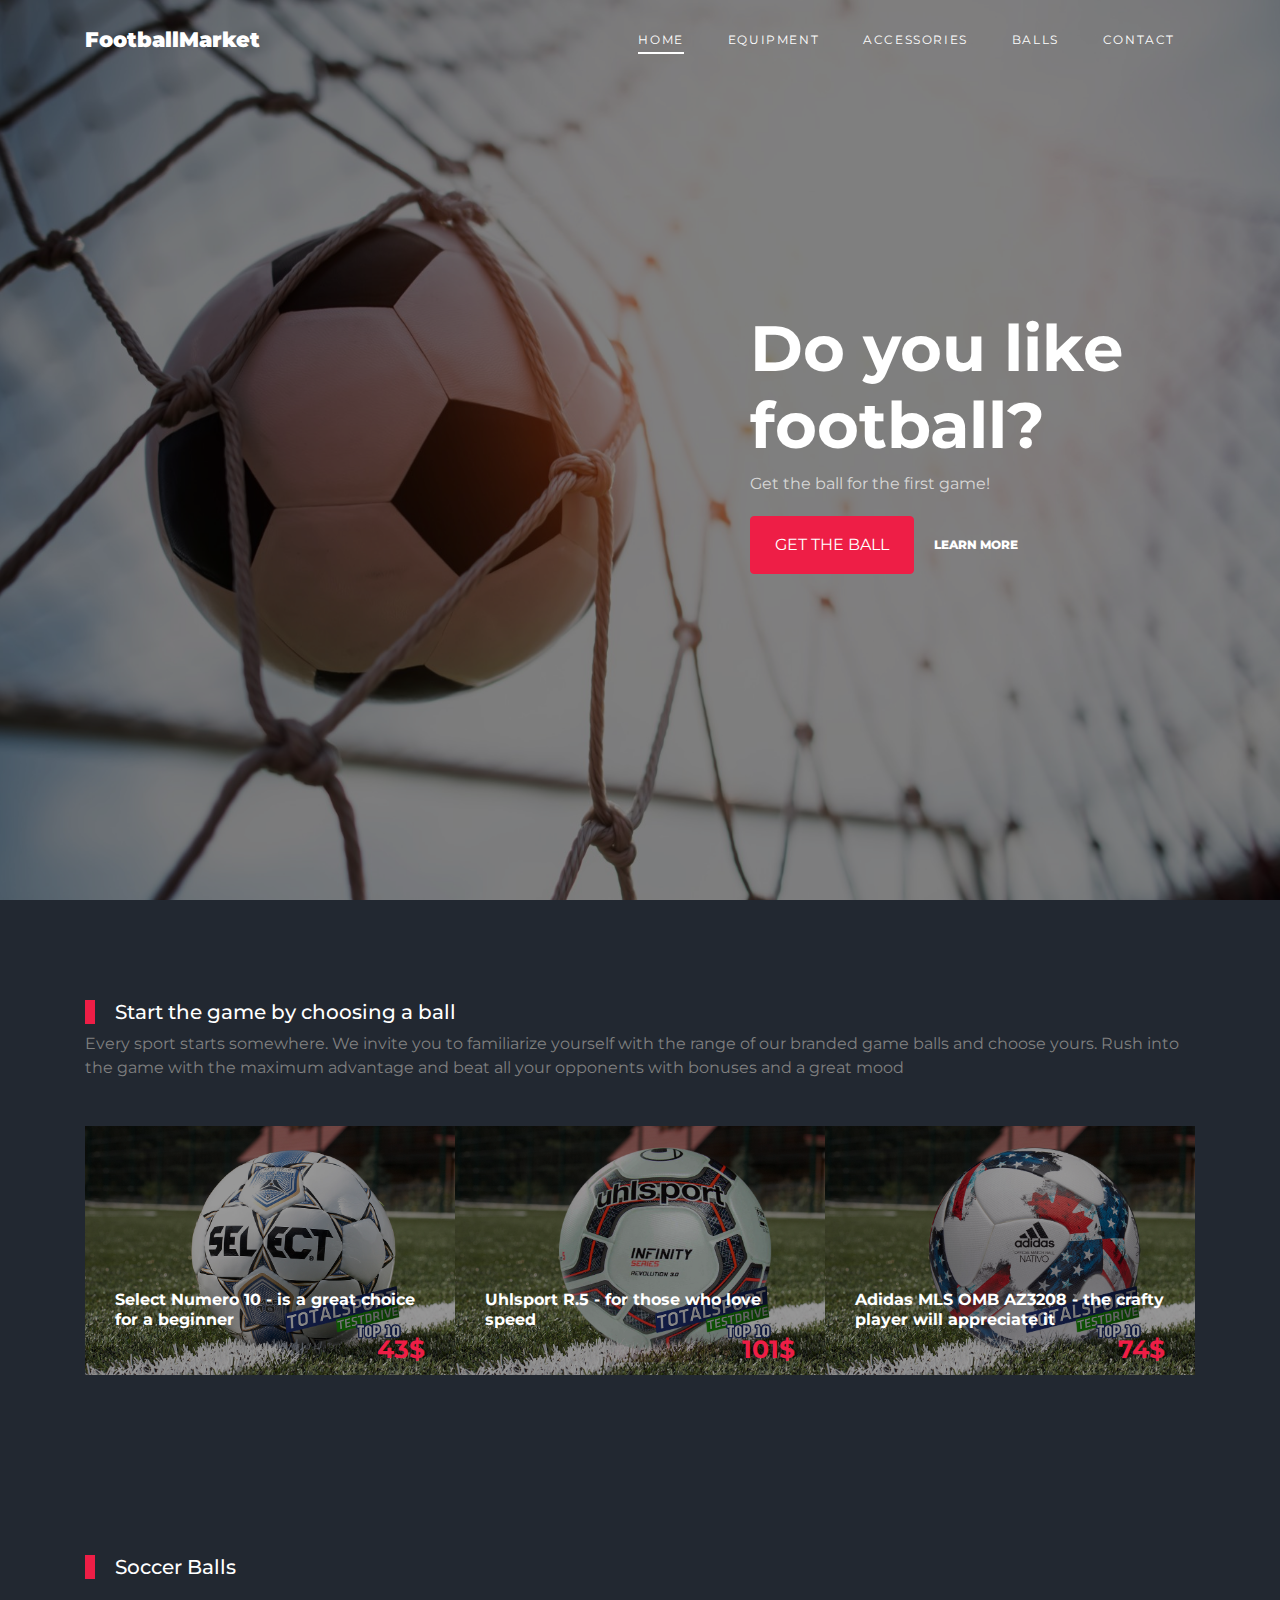
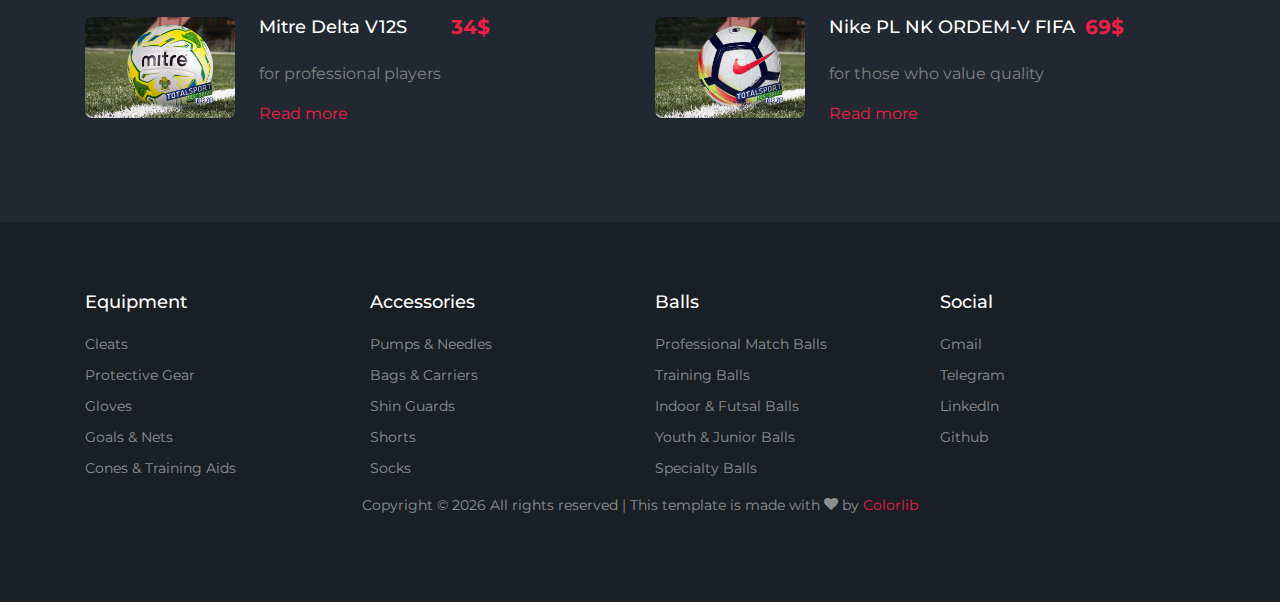
==== commit 1ffef384: "added prices" ====
--- a/index.html
+++ b/index.html
@@ -12,16 +12,22 @@
   </head>
 
   <body>
-
     <div class="site-wrap">
-
       <div class="site-mobile-menu site-navbar-target">
         <div class="site-mobile-menu-header">
           <div class="site-mobile-menu-close">
             <span class="icon-close2 js-menu-toggle"></span>
           </div>
         </div>
-        <div class="site-mobile-menu-body"></div>
+        <div class="site-mobile-menu-body">
+          <ul class="site-nav-wrap">
+            <li class="active"><a href="index.html" class="nav-link">Home</a></li>
+            <li><a href="equipment.html" class="nav-link">Equipment</a></li>
+            <li><a href="accessories.html" class="nav-link">Accessories</a></li>
+            <li><a href="balls.html" class="nav-link">Balls</a></li>
+            <li><a href="contact.html" class="nav-link">Contact</a></li>
+          </ul>
+        </div>
       </div>
 
 
@@ -82,36 +88,39 @@
           </div>
           <div class="row no-gutters">
             <div class="col-md-4">
-              <a href="/balls.html">
+              <a href="balls.html">
                 <div class="post-entry">
                   <img src="images/balls/1.jpg" alt="Image" class="img-fluid">
                   <div class="caption">
                     <div class="caption-inner">
                       <h3 class="mb-3">Select Numero 10 - is a great choice for a beginner</h3>
+                      <p class="home-price">43$</p>
                     </div>
                   </div>
                 </div>
               </a>
             </div>
             <div class="col-md-4">
-              <a href="/balls.html">
+              <a href="balls.html">
                 <div class="post-entry">
                   <img src="images/balls/9.jpg" alt="Image" class="img-fluid">
                   <div class="caption">
                     <div class="caption-inner">
                       <h3 class="mb-3">Uhlsport R.5 - for those who love speed</h3>
+                      <p class="home-price">101$</p>
                     </div>
                   </div>
                 </div>
               </a>
             </div>
             <div class="col-md-4">
-              <a href="/balls.html">
+              <a href="balls.html">
                 <div class="post-entry">
                   <img src="images/balls/3.jpg" alt="Image" class="img-fluid">
                   <div class="caption">
                     <div class="caption-inner">
                       <h3 class="mb-3">Adidas MLS OMB AZ3208 - the crafty player will appreciate it</h3>
+                      <p class="home-price">74$</p>
                     </div>
                   </div>
                 </div>
@@ -131,31 +140,33 @@
           <div class="col-lg-6">
             <div class="custom-media d-flex">
               <div class="img mr-4">
-                <a href="/balls.html">
+                <a href="balls.html">
                   <img src="images/balls/7.jpg" alt="Image" class="img-fluid">
                 </a>
               </div>
               <div class="text">
-                <h3 class="mb-4"><a href="/balls.html">Mitre Delta V12S</a></h3>
+                <h3 class="mb-4"><a href="balls.html">Mitre Delta V12S</a></h3>
                 <p>for professional players
                 </p>
-                <p><a href="/balls.html">Read more</a></p>
-              </div>
+                <p><a href="balls.html">Read more</a></p>
+              </div>
+              <p class="down-price">34$</p>
             </div>
           </div>
           <div class="col-lg-6">
             <div class="custom-media d-flex">
               <div class="img mr-4">
-                <a href="/balls.html">
+                <a href="balls.html">
                   <img src="images/balls/5.jpg" alt="Image" class="img-fluid">
                 </a>
               </div>
               <div class="text">
-                <h3 class="mb-4"><a href="/balls.html">Nike PL NK ORDEM-V FIFA</a></h3>
+                <h3 class="mb-4"><a href="balls.html">Nike PL NK ORDEM-V FIFA</a></h3>
                 <p>for those who value quality
                 </p>
-                <p><a href="/balls.html">Read more</a></p>
-              </div>
+                <p><a href="balls.html">Read more</a></p>
+              </div>
+              <p class="down-price">69$</p>
             </div>
           </div>
         </div>
@@ -230,5 +241,6 @@
         </div>
       </footer>
     </div>
+    <script src="./menu-toggle.js"></script>
   </body>
 </html>--- a/css/style.css
+++ b/css/style.css
@@ -278,7 +278,7 @@
   width: 300px;
   position: fixed;
   right: 0;
-  z-index: 2000;
+  z-index: 3000;
   padding-top: 20px;
   background: #fff;
   height: calc(100vh);
@@ -290,6 +290,12 @@
   -webkit-transition: .3s all ease-in-out;
   -o-transition: .3s all ease-in-out;
   transition: .3s all ease-in-out
+}
+
+.site-mobile-menu.active {
+  -webkit-transform: translateX(0%);
+  -ms-transform: translateX(0%);
+  transform: translateX(0%);
 }
 
 .site-mobile-menu .site-mobile-menu-header {
@@ -2579,7 +2585,9 @@
 }
 
 .mb-4 {
-  margin-bottom: 1.5rem !important
+  display: flex;
+  justify-content: space-between;
+  margin-bottom: 1.5rem !important;
 }
 
 .ml-4,
@@ -3246,6 +3254,31 @@
 
 .text-white-50 {
   color: rgba(255, 255, 255, .5) !important
+}
+
+.home-price {
+  display: inline;
+  position: absolute;
+  right: 0;
+  bottom: -40px;
+  font-weight: 700;
+  font-size: 25px;
+  color: #ee1e46;
+}
+
+.down-price {
+  margin-left: 10px;
+  line-height: 1;
+  font-weight: 700;
+  font-size: 20px;
+  color: #ee1e46;
+}
+
+.ball-price {
+  line-height: 1;
+  font-weight: 700;
+  font-size: 20px;
+  color: #ee1e46;
 }
 
 @media print {
@@ -3293,4 +3326,4 @@
   .navbar {
     display: none
   }
-}+}
